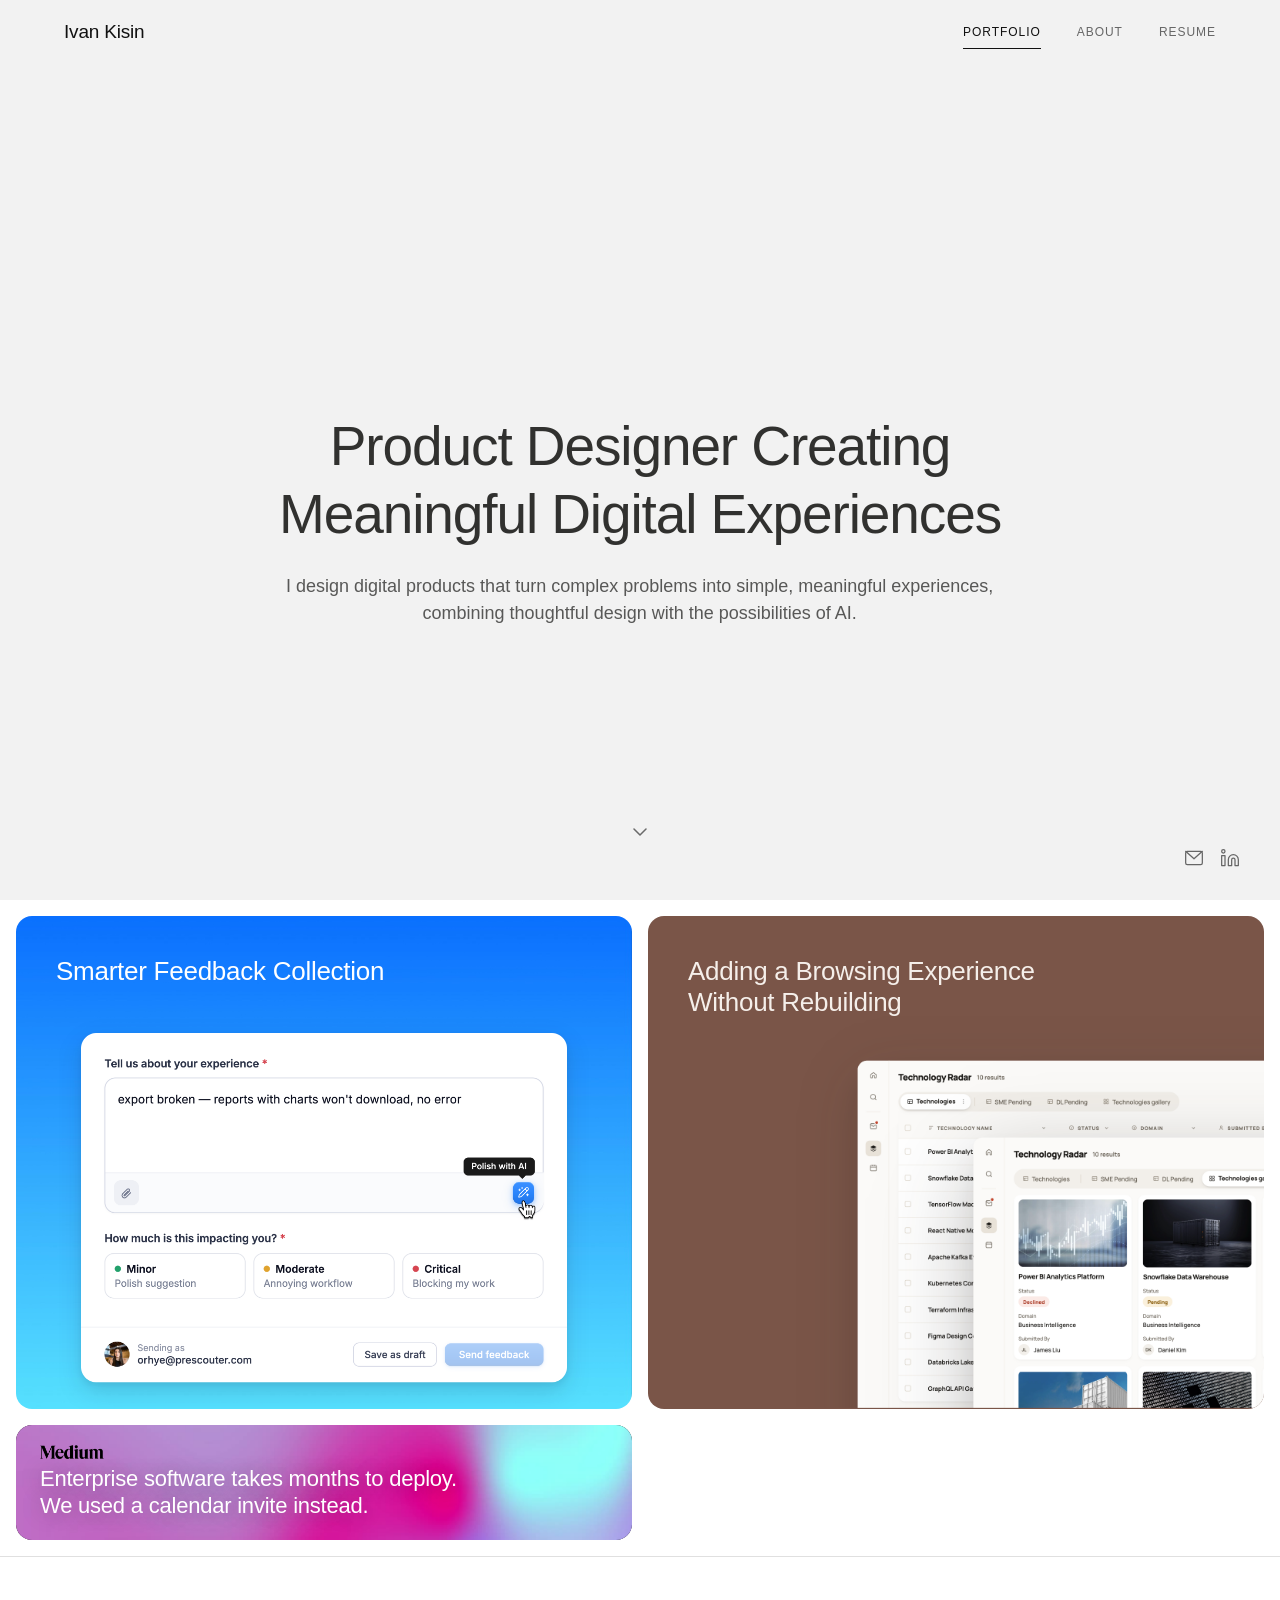
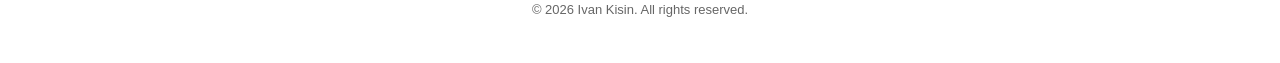
==== index.html @ bc5c3c42 "Match article card to case-card width and 16px row spacing Use a two-column grid for the article row" ====
<!DOCTYPE html>
<html lang="en">
<head>
  <meta charset="UTF-8">
  <meta name="viewport" content="width=device-width, initial-scale=1.0">
  <link rel="icon" type="image/png" href="favicon.png">
  <title>Ivan Kisin — Product Designer</title>
  <link rel="stylesheet" href="styles.css?v=62">
  <link rel="preconnect" href="https://fonts.googleapis.com">
  <link rel="preconnect" href="https://fonts.gstatic.com" crossorigin>
  <link href="https://fonts.googleapis.com/css2?family=DM+Sans:ital,wght@0,400;0,500;0,700;1,400&family=Julius+Sans+One&family=Quattrocento:wght@400;700&display=swap" rel="stylesheet">
  <link href="https://api.fontshare.com/v2/css?f[]=satoshi@400,450,500,700&display=swap" rel="stylesheet">
</head>
<body class="is-loading intro-playing">
  <div class="page-loader" id="pageLoader">
    <img src="assets/logo.png" alt="" class="page-loader-logo">
  </div>
  <nav class="nav">
    <div class="nav-inner">
      <a href="index.html?v=2" class="nav-logo nav-logo-text">Ivan Kisin</a>
      <div class="nav-links">
        <a href="index.html?v=2" class="nav-link active">Portfolio</a>
        <a href="about.html?v=2" class="nav-link">About</a>
        <a href="resume.pdf" class="nav-link" target="_blank" rel="noopener">Resume</a>
      </div>
      <button class="nav-toggle" aria-label="Toggle menu">
        <span></span>
        <span></span>
      </button>
    </div>
  </nav>

  <div class="social-fixed">
    <a href="mailto:ivankisin@gmail.com" class="social-fixed-icon" id="emailCopy" data-tooltip="Click to copy my email address" data-copy="ivankisin@gmail.com" aria-label="Copy email address">
      <svg class="social-icon-default" width="20" height="20" viewBox="0 0 24 24" fill="none" stroke="currentColor" stroke-width="1.5" stroke-linecap="round" stroke-linejoin="round"><rect x="2" y="4" width="20" height="16" rx="2"/><path d="M22 4L12 13L2 4"/></svg>
      <svg class="social-icon-success" width="20" height="20" viewBox="0 0 24 24" fill="none" stroke="currentColor" stroke-width="1.5" stroke-linecap="round" stroke-linejoin="round"><polyline points="20 6 9 17 4 12"/></svg>
      <span class="social-fixed-tooltip" aria-hidden="true"></span>
    </a>
    <a href="https://www.linkedin.com/in/ivan-kisin-65515a264/?skipRedirect=true" class="social-fixed-icon" data-tooltip="Connect with me on LinkedIn" target="_blank" rel="noopener" aria-label="LinkedIn">
      <svg width="20" height="20" viewBox="0 0 24 24" fill="none" stroke="currentColor" stroke-width="1.5" stroke-linecap="round" stroke-linejoin="round"><path d="M16 8a6 6 0 0 1 6 6v7h-4v-7a2 2 0 0 0-4 0v7h-4v-7a6 6 0 0 1 6-6z"/><rect x="2" y="9" width="4" height="12"/><circle cx="4" cy="4" r="2"/></svg>
      <span class="social-fixed-tooltip" aria-hidden="true"></span>
    </a>
  </div>

  <main>
    <section class="hero">
      <div class="hero-content" data-state="idle">
        <div class="hero-logo" aria-hidden="true">
          <video src="assets/logo-fill.mp4" autoplay muted loop playsinline webkit-playsinline preload="auto"></video>
        </div>
        <h1>
          <span class="hero-line">Product Designer Creating</span>
          <span class="hero-line">Meaningful Digital Experiences</span>
        </h1>
        <p class="hero-tagline">I design digital products that turn complex problems into simple, meaningful experiences,<br>combining thoughtful design with the possibilities of AI.</p>
      </div>
      <a href="#projects" class="hero-scroll" aria-label="Scroll to projects">
        <svg width="24" height="24" viewBox="0 0 24 24" fill="none" stroke="currentColor" stroke-width="1.5" stroke-linecap="round" stroke-linejoin="round"><polyline points="6 9 12 15 18 9"/></svg>
      </a>
    </section>

    <script>
    (function() {
      const heroContent = document.querySelector('.hero-content');
      let revealed = false;

      function reveal() {
        if (revealed) return;
        revealed = true;
        document.body.classList.remove('intro-playing');
        heroContent.dataset.state = 'revealing';
      }

      function start() {
        if (document.body.classList.contains('is-loading')) {
          const obs = new MutationObserver(function () {
            if (!document.body.classList.contains('is-loading')) {
              obs.disconnect();
              reveal();
            }
          });
          obs.observe(document.body, { attributes: true, attributeFilter: ['class'] });
        } else {
          reveal();
        }
      }
      start();
      setTimeout(reveal, 3000); // safety net (idempotent thanks to guard)

      // Nudge the logo-fill mask video on iOS Safari, which sometimes
      // blocks muted autoplay. Retry on early lifecycle events + first
      // user interaction until the video reports playing.
      const logoVideo = document.querySelector('.hero-logo video');
      if (logoVideo) {
        logoVideo.muted = true;
        logoVideo.setAttribute('muted', '');
        const interactionEvents = ['touchstart', 'touchend', 'click', 'scroll', 'pointerdown', 'keydown'];
        const tryPlay = () => {
          if (!logoVideo.paused) return;
          const p = logoVideo.play();
          if (p && p.catch) p.catch(() => {});
        };
        const cleanup = () => {
          interactionEvents.forEach(evt => document.removeEventListener(evt, tryPlay, true));
          logoVideo.removeEventListener('playing', cleanup);
        };
        tryPlay();
        logoVideo.addEventListener('loadedmetadata', tryPlay);
        logoVideo.addEventListener('canplay', tryPlay);
        logoVideo.addEventListener('playing', cleanup);
        interactionEvents.forEach(evt => document.addEventListener(evt, tryPlay, true));
      }
    })();
    </script>

    <div class="projects" id="projects">
      <div class="case-card-row">
        <a href="project2.html?v=2" class="case-card case-card--feedback">
          <h2 class="case-card-title">Smarter Feedback Collection</h2>
          <img src="images/feedback-cover-v2.png" alt="Smarter Feedback Collection" class="case-card-image" loading="lazy">
        </a>
        <a href="project1.html?v=2" class="case-card case-card--radar">
          <h2 class="case-card-title">Adding a Browsing Experience<br>Without Rebuilding</h2>
          <img src="images/tech-radar-cover-cropped.png" alt="Technology Radar — Gallery View" class="case-card-image" loading="lazy">
        </a>
      </div>

      <div class="case-card-row case-card-row--article">
        <a class="case-card case-card--article" href="https://medium.com/@ivankisin/enterprise-software-takes-months-to-deploy-we-used-a-calendar-invite-instead-aae647f931a4" target="_blank" rel="noopener noreferrer">
          <video class="case-card-bg-video" autoplay muted loop playsinline preload="metadata" poster="images/article-card-bg-poster.jpg" aria-hidden="true">
            <source src="images/article-card-bg.mp4" type="video/mp4">
          </video>
          <div class="case-card-article-inner">
            <img src="images/medium-wordmark.png" alt="Medium" class="case-card-medium-logo" loading="lazy">
            <h2 class="case-card-title">Enterprise software takes months to deploy.<br>We used a calendar invite instead.</h2>
          </div>
        </a>
      </div>
    </div>
  </main>

  <footer class="footer">
    <p>&copy; 2026 Ivan Kisin. All rights reserved.</p>
  </footer>

  <script src="script.js?v=8"></script>
  <script defer src="https://static.cloudflareinsights.com/beacon.min.js" data-cf-beacon='{"token": "cbe772e88ba64865afaca1040e19dfc7"}'></script>
</body>
</html>
---- styles.css ----
/* ============================================
   Ivan Kisin — Portfolio
   Minimal single-column layout inspired by lolajiang.com
   ============================================ */

:root {
  --color-black: #111;
  --color-white: #fff;
  --color-gray-light: #f5f5f5;
  --color-gray-mid: #666;
  --color-gray-border: #e0e0e0;
  --font-heading: 'Satoshi', -apple-system, BlinkMacSystemFont, 'Segoe UI', sans-serif;
  --font-nav: 'Satoshi', -apple-system, BlinkMacSystemFont, 'Segoe UI', sans-serif;
  --font-body: 'Satoshi', -apple-system, BlinkMacSystemFont, 'Segoe UI', sans-serif;
  --color-text: rgb(49, 49, 47);
  --color-text-muted: rgb(88, 88, 87);
  --nav-height: 64px;
  --content-width: 1080px;
  --container-width: 1440px;
  --container-padding: clamp(24px, 5vw, 80px);
  --transition: 0.3s ease;
}

/* Reset */
*, *::before, *::after {
  margin: 0;
  padding: 0;
  box-sizing: border-box;
}

html {
  scroll-behavior: smooth;
  -webkit-font-smoothing: antialiased;
  -moz-osx-font-smoothing: grayscale;
}

body {
  font-family: var(--font-body);
  font-weight: 400;
  color: var(--color-text);
  background: var(--color-white);
  line-height: 26px;
  font-size: 17px;
}

h1, h2, h3, h4, h5, h6 {
  color: var(--color-text);
}

h2 {
  font-family: var(--font-heading);
  font-weight: 500;
  font-size: 39px;
  line-height: 43px;
  letter-spacing: -0.01em;
}

img {
  display: block;
  max-width: 100%;
  height: auto;
}

a {
  color: inherit;
  text-decoration: none;
}

h2, h3, h4, h5, h6,
.btn, .project-link,
.resume-skill-tag, .resume-meta, .case-study-back, .case-study-next {
  font-family: var(--font-heading);
}

h1 {
  font-family: var(--font-body);
}

.nav-logo, .nav-link {
  font-family: var(--font-nav);
}

/* ---- Page loader (covers site until hero video is buffered) ---- */
.page-loader {
  position: fixed;
  inset: 0;
  z-index: 2000;
  background: #fafafa;
  display: flex;
  align-items: center;
  justify-content: center;
  transition: opacity 0.5s ease;
}

.page-loader.is-loaded {
  opacity: 0;
  pointer-events: none;
}

/* Keep page content hidden until the loader is gone */
body.is-loading > *:not(.page-loader) {
  opacity: 0;
}

/* During hero-video intro: hide everything outside the hero so the video
   plays as the sole focus. Removed when video ends (typewriter starts). */
body.intro-playing {
  overflow: hidden;
}
body.intro-playing > .nav,
body.intro-playing > .social-fixed,
body.intro-playing > main > :not(.hero):not(script),
body.intro-playing > footer,
body.intro-playing .hero-scroll {
  opacity: 0;
  pointer-events: none;
}
.nav,
.social-fixed,
.projects,
footer,
.hero-scroll {
  transition: opacity 800ms ease;
}

body > *:not(.page-loader) {
  transition: opacity 0.5s ease;
}

.page-loader-logo {
  height: 24px;
  width: auto;
  animation: loaderPulse 1.4s ease-in-out infinite;
}

@keyframes loaderPulse {
  0%, 100% { transform: scale(0.9); opacity: 0.6; }
  50% { transform: scale(1); opacity: 1; }
}

/* ---- Navigation ---- */
.nav {
  position: fixed;
  top: 0;
  left: 0;
  right: 0;
  height: var(--nav-height);
  background: transparent;
  z-index: 1000;
  transition: background var(--transition);
}

.nav.scrolled {
  background: rgba(255, 255, 255, 0.97);
  backdrop-filter: blur(8px);
  -webkit-backdrop-filter: blur(8px);
}

.nav-inner {
  max-width: var(--container-width);
  margin: 0 auto;
  padding: 0 var(--container-padding);
  height: 100%;
  display: flex;
  align-items: center;
  justify-content: space-between;
}

.nav-logo {
  display: flex;
  align-items: center;
}

.nav-logo-img {
  height: 24px;
  width: auto;
}

.nav-logo-text {
  font-family: 'Satoshi', sans-serif;
  font-size: 19px;
  font-weight: 450;
  line-height: normal;
  letter-spacing: -0.01em;
  color: rgb(17, 17, 17);
}

.nav-links {
  display: flex;
  gap: 36px;
}

.nav-link {
  font-size: 12px;
  font-weight: 400;
  text-transform: uppercase;
  letter-spacing: 0.08em;
  color: var(--color-gray-mid);
  transition: color var(--transition);
  position: relative;
}

.nav-link::after {
  content: '';
  position: absolute;
  bottom: -4px;
  left: 0;
  width: 0;
  height: 1px;
  background: var(--color-black);
  transition: width var(--transition);
}

.nav-link:hover,
.nav-link.active {
  color: var(--color-black);
}

.nav-link.active::after {
  width: 100%;
}

/* Mobile toggle */
.nav-toggle {
  display: none;
  background: none;
  border: none;
  cursor: pointer;
  width: 24px;
  height: 18px;
  position: relative;
  z-index: 1001;
}

.nav-toggle span {
  display: block;
  width: 100%;
  height: 2px;
  background: var(--color-black);
  position: absolute;
  left: 0;
  transition: all var(--transition);
}

.nav-toggle span:first-child { top: 3px; }
.nav-toggle span:last-child { bottom: 3px; }

.nav-toggle.open span:first-child {
  top: 50%;
  transform: translateY(-50%) rotate(45deg);
}

.nav-toggle.open span:last-child {
  bottom: 50%;
  transform: translateY(50%) rotate(-45deg);
}

/* ---- Fixed Social Icons (bottom right) ---- */
.social-fixed {
  position: fixed;
  bottom: 32px;
  right: max(40px, calc((100vw - 1440px) / 2 + 40px));
  display: flex;
  gap: 16px;
  z-index: 1001;
}

.social-fixed-icon {
  position: relative;
  display: inline-flex;
  align-items: center;
  justify-content: center;
  color: var(--color-gray-mid);
  transition: color var(--transition);
}

.social-fixed-icon:hover {
  color: var(--color-black);
}

.social-fixed-tooltip {
  position: absolute;
  bottom: calc(100% + 10px);
  right: 0;
  background: var(--color-black);
  color: var(--color-white);
  padding: 8px 14px;
  border-radius: 8px;
  font-size: 13px;
  font-weight: 500;
  letter-spacing: 0.01em;
  line-height: 1.2;
  white-space: nowrap;
  opacity: 0;
  transform: translateY(4px);
  pointer-events: none;
  transition: opacity 0.12s ease, transform 0.12s ease;
}

.social-fixed-tooltip.is-visible {
  opacity: 0.92;
  transform: translateY(0);
}

@media (hover: none) {
  .social-fixed-tooltip,
  .prescouter-preview {
    display: none !important;
  }
}


.social-icon-success {
  display: none;
}

.social-fixed-icon.is-copied {
  color: var(--color-black);
}

.social-fixed-icon.is-copied .social-icon-default {
  display: none;
}

.social-fixed-icon.is-copied .social-icon-success {
  display: block;
}

/* ---- Hero (full viewport, plain grey background) ---- */
.hero {
  position: relative;
  width: 100%;
  height: 100vh;
  height: 100dvh;
  display: flex;
  flex-direction: column;
  align-items: center;
  justify-content: center;
  overflow: hidden;
  background-color: #f2f2f2;
}

/* Hero intro scribble — a short looping/playing video centered behind the
   text. Smoothly fades out when playback ends; typewriter takes over. */
/* Lottie sits inside .hero-content, anchored to overlay the h1 — "Hello"
   visually swaps with "Ivan Kisin" in the same spot. Vertical anchor uses
   1em (= one line of h1's font) so the centre lines up across viewport
   sizes regardless of the clamp on h1 font-size. */
.hero-content {
  position: relative;
  z-index: 2;
  text-align: center;
  max-width: 900px;
  padding: 0 24px;
  display: flex;
  flex-direction: column;
  align-items: center;
}

.hero .hero-line {
  display: block;
  white-space: nowrap;
}

/* Framer-style reveal: fade in + slide up + blur clears, staggered. */
@keyframes heroReveal {
  from { opacity: 0; transform: translateY(28px); filter: blur(8px); }
  to   { opacity: 1; transform: translateY(0);    filter: blur(0); }
}
.hero-content h1,
.hero-content .hero-tagline,
.hero-content .hero-logo {
  opacity: 0;
  transform: translateY(28px);
  filter: blur(8px);
  will-change: opacity, transform, filter;
}
.hero-content[data-state="revealing"] .hero-logo {
  animation: heroReveal 0.9s cubic-bezier(0.2, 0.6, 0.2, 1) 0s forwards;
}
.hero-content[data-state="revealing"] h1 {
  animation: heroReveal 0.9s cubic-bezier(0.2, 0.6, 0.2, 1) 0.4s forwards;
}
.hero-content[data-state="revealing"] .hero-tagline {
  animation: heroReveal 0.9s cubic-bezier(0.2, 0.6, 0.2, 1) 0.7s forwards;
}
/* Home logo mark — the video is masked by the logo silhouette so the
   video only shows through the logo's opaque pixels. The mask is
   stretched to a square box so the shape reads as more square than
   the source PNG's native 1952x2160 aspect. */
.hero-logo {
  width: 106px;
  aspect-ratio: 20 / 21;
  margin-bottom: 28px;
  -webkit-mask-image: url('/assets/logo.png');
          mask-image: url('/assets/logo.png');
  -webkit-mask-size: 100% 100%;
          mask-size: 100% 100%;
  -webkit-mask-repeat: no-repeat;
          mask-repeat: no-repeat;
  -webkit-mask-position: center;
          mask-position: center;
  overflow: hidden;
}
.hero-logo video {
  width: 100%;
  height: 100%;
  object-fit: cover;
  display: block;
}
@media (prefers-reduced-motion: reduce) {
  .hero-content h1,
  .hero-content .hero-tagline,
  .hero-content .hero-logo { opacity: 1; transform: none; filter: none; animation: none; }
}

.hero h1 {
  font-size: clamp(36px, 4.5vw, 55px);
  font-weight: 500;
  letter-spacing: -0.02em;
  line-height: 1.24;
  margin-bottom: 24px;
  color: rgb(49, 49, 47);
  position: relative;
}

.hero-tagline {
  font-size: 18px;
  font-weight: 400;
  line-height: 27px;
  color: rgb(88, 88, 87);
  position: relative;
  z-index: 5;
  max-width: none;
}

.prescouter-link {
  position: relative;
  display: inline-block;
  color: #222;
  text-decoration: none;
  font-weight: 500;
}

.prescouter-link::after {
  content: "";
  position: absolute;
  left: 0;
  right: 0;
  bottom: 1px;
  height: 1px;
  background: currentColor;
  transform: scaleX(0);
  transform-origin: left center;
  transition: transform 0.32s cubic-bezier(0.2, 0.6, 0.2, 1);
  pointer-events: none;
}

.prescouter-link:hover::after,
.prescouter-link:focus-visible::after {
  transform: scaleX(1);
}

.prescouter-preview {
  --preview-shift-x: 72px;
  position: absolute;
  top: calc(100% + 16px);
  left: 50%;
  width: 340px;
  padding: 6px;
  background: var(--color-white);
  border: 1px solid var(--color-gray-border);
  border-radius: 10px;
  box-shadow:
    0 1px 2px rgba(0, 0, 0, 0.06),
    0 8px 16px rgba(0, 0, 0, 0.08),
    0 24px 48px rgba(0, 0, 0, 0.18);
  opacity: 0;
  transform: translate(calc(-50% + var(--preview-shift-x)), -6px);
  pointer-events: none;
  transition: opacity 0.18s ease, transform 0.18s ease;
  z-index: 1000;
}

.prescouter-preview img {
  display: block;
  width: 100%;
  height: auto;
  border-radius: 6px;
}

.prescouter-link:hover .prescouter-preview,
.prescouter-link:focus-visible .prescouter-preview {
  opacity: 1;
  transform: translate(calc(-50% + var(--preview-shift-x)), 0);
  animation: prescouter-float 4s ease-in-out 0.18s infinite;
}

@keyframes prescouter-float {
  0%, 100% {
    transform: translate(calc(-50% + var(--preview-shift-x)), 0);
  }
  50% {
    transform: translate(calc(-50% + var(--preview-shift-x)), -6px);
  }
}

@media (prefers-reduced-motion: reduce) {
  .prescouter-link:hover .prescouter-preview,
  .prescouter-link:focus-visible .prescouter-preview {
    animation: none;
  }
}

.prescouter-preview.is-cursor-follow {
  top: 0;
  left: 0;
  transform: translate(var(--cx, 0px), var(--cy, 0px));
  transition: opacity 0.18s ease;
  will-change: transform;
}

.prescouter-link:hover .prescouter-preview.is-cursor-follow,
.prescouter-link:focus-visible .prescouter-preview.is-cursor-follow {
  transform: translate(var(--cx, 0px), var(--cy, 0px));
  animation: none;
}



.hero-scroll {
  position: absolute;
  bottom: 48px;
  left: 50%;
  transform: translateX(-50%);
  z-index: 1;
  color: var(--color-black);
  opacity: 0.6;
  transition: opacity var(--transition);
  animation: gentleBounce 2.5s ease-in-out infinite;
}

.hero-scroll:hover {
  opacity: 1;
}

@keyframes gentleBounce {
  0%, 100% { transform: translateX(-50%) translateY(0); }
  50% { transform: translateX(-50%) translateY(8px); }
}

/* ---- Projects (two-column: text left, image right) ---- */
.projects {
  display: flex;
  flex-direction: column;
}

.project {
  display: grid;
  grid-template-columns: 2fr 3fr;
  gap: 60px;
  align-items: center;
  padding: 80px var(--container-padding);
  max-width: var(--container-width);
  margin: 0 auto;
  width: 100%;
}

.project-section {
  padding: 0;
}

.project-section:nth-child(even) {
  background: var(--color-gray-light);
}

.project-section:nth-child(odd) {
  background: var(--color-white);
}

.project--reverse {
  grid-template-columns: 3fr 2fr;
}

.project--reverse .project-image-link {
  order: -1;
}

.project-text {
  display: flex;
  flex-direction: column;
  justify-content: center;
}

.project-text-inner {
  padding-left: 24px;
  border-left: 1px solid var(--color-black);
  margin-bottom: 28px;
}

.project-eyebrow {
  display: block;
  font-family: var(--font-body);
  font-size: 13px;
  font-weight: 500;
  letter-spacing: 0.06em;
  text-transform: uppercase;
  color: #1E90FF;
  margin-bottom: 10px;
}

.case-card-row.case-card-row--article {
  grid-template-columns: 1fr 1fr;
  padding-top: 0;
}

.case-card.case-card--article {
  position: relative;
  overflow: hidden;
  color: #fff;
  background: #111;
  padding: 20px 24px;
  aspect-ratio: auto;
  min-height: 0;
  height: fit-content;
  width: 100%;
  align-self: start;
}

.case-card-article-inner {
  position: relative;
  z-index: 1;
  display: flex;
  flex-direction: column;
  align-items: flex-start;
  gap: 6px;
}

.case-card-medium-logo {
  align-self: flex-start;
  height: 14px;
  width: auto;
  display: block;
}

.case-card--article .case-card-title {
  font-size: 22px;
  line-height: 1.25;
  max-width: 640px;
  margin: 0;
}

.case-card--article .case-card-bg-video {
  position: absolute;
  inset: 0;
  width: 100%;
  height: 100%;
  object-fit: cover;
  z-index: 0;
  pointer-events: none;
}

.case-card--article .case-card-title {
  color: #ffffff;
  text-shadow: 0 1px 20px rgba(0, 0, 0, 0.35);
}

.project-text h2 {
  font-family: var(--font-heading);
  font-size: 39px;
  font-weight: 500;
  letter-spacing: -0.01em;
  line-height: 43px;
  margin-bottom: 20px;
  color: var(--color-text);
}

.project-desc {
  font-family: var(--font-body);
  font-size: 17px;
  font-weight: 400;
  color: var(--color-text);
  line-height: 26px;
}

.project-btn {
  display: inline-block;
  padding: 10px 24px;
  border-radius: 999px;
  margin-left: 24px;
  font-family: var(--font-body);
  font-size: 13px;
  color: var(--color-black);
  border: 1px solid var(--color-black);
  transition: all var(--transition);
  align-self: flex-start;
}

.project-btn:hover {
  background: var(--color-black);
  color: var(--color-white);
}

.project-image-link {
  display: block;
  overflow: hidden;
  border-radius: 8px;
  max-width: 90%;
  margin: 0 auto;
  box-shadow: 0 4px 20px rgba(0, 0, 0, 0.08), 0 1px 6px rgba(0, 0, 0, 0.04);
}

.project-section:nth-child(3) .project-image-link {
  box-shadow: 0 4px 20px rgba(0, 0, 0, 0.08), 0 1px 6px rgba(0, 0, 0, 0.04);
}

.project-image {
  display: block;
  width: 100%;
  aspect-ratio: 3 / 2;
  object-fit: cover;
  object-position: center;
  transition: transform 0.5s ease;
}

.project-image-link:hover .project-image {
  transform: scale(1.02);
}

.case-card-row {
  display: grid;
  grid-template-columns: 1fr 1fr;
  gap: 16px;
  padding: 16px;
  width: 100%;
}

.case-card {
  display: flex;
  flex-direction: column;
  padding: 40px 40px 0;
  border: none;
  border-radius: 16px;
  outline: none;
  overflow: hidden;
  aspect-ratio: 5 / 4;
  color: var(--color-text);
  text-decoration: none;
  transition: transform var(--transition);
}

.case-card:hover {
  transform: translateY(-4px);
}

.case-card:focus,
.case-card:focus-visible,
.case-card:active {
  outline: none;
}

.case-card--feedback {
  background: #1E90FF url('images/feedback-cover-bg.jpg') center/cover no-repeat;
}

.case-card--feedback .case-card-title {
  color: #ffffff;
}

.case-card--radar {
  background: #7A5548;
  padding-right: 0;
}

.case-card--radar .case-card-title {
  color: #F5EFEA;
  padding-right: 40px;
}

.case-card--radar .case-card-image {
  object-position: right bottom;
  padding-left: 0;
  transform: scale(1.35);
  transform-origin: 100% 100%;
}

.case-card-title {
  font-family: var(--font-heading);
  font-size: 26px;
  font-weight: 500;
  letter-spacing: -0.01em;
  line-height: 1.2;
  margin: 0;
  color: var(--color-text);
}

.case-card-image {
  display: block;
  width: 100%;
  flex: 1;
  min-height: 0;
  margin-top: 24px;
  object-fit: contain;
  object-position: bottom center;
}

/* ---- Coaching Page ---- */
.page-header {
  padding: 160px var(--container-padding) 60px;
  max-width: var(--container-width);
  margin: 0 auto;
}

.page-header h1 {
  font-size: clamp(36px, 5vw, 52px);
  font-weight: 700;
  letter-spacing: -0.03em;
  line-height: 1.1;
  margin-bottom: 16px;
}

.page-header p {
  font-size: clamp(16px, 2vw, 18px);
  color: var(--color-gray-mid);
  max-width: 580px;
  line-height: 1.65;
}

.coaching-content {
  max-width: var(--container-width);
  margin: 0 auto;
  padding: 0 var(--container-padding) 100px;
}

.coaching-grid {
  display: grid;
  grid-template-columns: repeat(auto-fit, minmax(280px, 1fr));
  gap: 32px;
  margin-bottom: 60px;
}

.coaching-grid--stacked {
  grid-template-columns: 1fr;
  max-width: 560px;
  margin-left: auto;
  margin-right: auto;
}

.coaching-card {
  padding: 36px;
  border: 1px solid var(--color-gray-border);
  border-radius: 4px;
  transition: border-color var(--transition);
}

.coaching-card:hover {
  border-color: var(--color-black);
}

.coaching-card h3 {
  font-size: 20px;
  font-weight: 700;
  margin-bottom: 12px;
  letter-spacing: -0.01em;
}

.coaching-card p {
  font-size: 15px;
  color: var(--color-gray-mid);
  line-height: 1.7;
}

.coaching-card--link {
  display: flex;
  flex-direction: column;
  text-decoration: none;
  color: inherit;
}

.coaching-card-cta {
  margin-top: 24px;
  font-size: 14px;
  font-weight: 600;
  color: var(--color-black);
  letter-spacing: 0.01em;
}

.page-header--narrow {
  max-width: 720px;
}

.page-header--narrow p {
  max-width: none;
}

.coaching-content--narrow {
  max-width: 720px;
}

.mentoring-block {
  max-width: 100%;
}

.mentoring-block + .mentoring-block {
  margin-top: 72px;
}

.mentoring-block h3 {
  font-family: var(--font-body);
  font-size: 22px;
  font-weight: 400;
  letter-spacing: -0.01em;
  margin-bottom: 16px;
  color: var(--color-black);
}

.mentoring-block p {
  font-size: 16px;
  color: var(--color-gray-mid);
  line-height: 1.75;
}

.mentoring-block p + p {
  margin-top: 18px;
}

.mentoring-block strong {
  font-weight: 700;
  color: var(--color-black);
}

.coaching-content .btn {
  margin-top: 56px;
}

/* ---- About Page ---- */
.about-page {
  max-width: 1080px;
  margin: 0 auto;
  padding: 160px var(--container-padding) 100px;
}

.about-hero {
  display: grid;
  grid-template-columns: 1fr auto;
  gap: 24px;
  align-items: center;
  margin-bottom: 96px;
}

.about-hero-eyebrow,
.about-eyebrow,
.about-caption,
.process-num,
.about-card-cta {
  font-family: 'Courier New', ui-monospace, SFMono-Regular, Menlo, monospace;
  font-size: 11px;
  text-transform: uppercase;
  letter-spacing: 0.15em;
  color: var(--color-gray-mid);
}

.about-hero-eyebrow {
  display: block;
  margin-bottom: 40px;
}

.about-hero h1 {
  font-family: var(--font-body);
  font-size: clamp(34px, 4.2vw, 56px);
  font-weight: 400;
  letter-spacing: -0.02em;
  line-height: 1.05;
  margin-bottom: 24px;
  color: var(--color-black);
}

.about-hero-desc {
  font-size: 16px;
  color: var(--color-gray-mid);
  line-height: 1.75;
  max-width: none;
  text-wrap: balance;
}

.about-hero-media {
  display: flex;
  flex-direction: column;
  align-items: flex-start;
}

.about-hero-media img {
  width: 100%;
  max-width: 300px;
  height: auto;
  display: block;
}

.about-caption {
  margin-top: 20px;
}

.about-section {
  display: grid;
  grid-template-columns: 200px 1fr;
  gap: 40px;
  padding: 56px 0;
}

.about-eyebrow {
  padding-top: 4px;
  line-height: 1.6;
}

.about-body > p {
  font-size: 16px;
  color: var(--color-gray-mid);
  line-height: 1.75;
  max-width: 720px;
}

.about-body > p + p {
  margin-top: 22px;
}

.process-grid {
  display: grid;
  grid-template-columns: repeat(4, 1fr);
  gap: 40px 32px;
  margin: 0 0 40px;
  border: 0;
  max-width: 900px;
}

.process-cell {
  padding: 0;
  border: 0;
}

.process-num {
  display: block;
  margin-bottom: 16px;
}

.process-cell h4 {
  font-family: var(--font-body);
  font-size: 18px;
  font-weight: 700;
  color: var(--color-black);
  margin-bottom: 10px;
  letter-spacing: -0.01em;
}

.process-cell p {
  font-size: 14px;
  color: var(--color-gray-mid);
  line-height: 1.6;
  margin: 0;
}

.process-outro {
  margin-top: 8px;
  font-style: italic;
  font-size: 16px;
  color: var(--color-gray-mid);
  line-height: 1.75;
  max-width: 720px;
}

.about-divider {
  border: 0;
  border-top: 1px solid var(--color-gray-border);
  margin: 24px 0;
}

.nori-note {
  display: flex;
  align-items: center;
  gap: 20px;
  margin-top: 40px;
}

.nori-avatar {
  width: 72px;
  height: 72px;
  border-radius: 50%;
  object-fit: cover;
  flex-shrink: 0;
  display: block;
}

.nori-caption {
  font-size: 15px;
  color: var(--color-gray-mid);
  line-height: 1.6;
  font-style: italic;
}

.about-card {
  display: grid;
  grid-template-columns: 1fr auto;
  gap: 32px;
  align-items: center;
  padding: 32px 0;
  border-top: 1px solid var(--color-gray-border);
  color: inherit;
  text-decoration: none;
  transition: opacity var(--transition);
}

.about-card:first-child {
  border-top: 0;
  padding-top: 8px;
}

.about-card:hover {
  opacity: 0.7;
}

.about-card h3 {
  font-family: var(--font-body);
  font-size: 22px;
  font-weight: 400;
  letter-spacing: -0.01em;
  margin-bottom: 8px;
  color: var(--color-black);
}

.about-card p {
  font-size: 15px;
  color: var(--color-gray-mid);
  line-height: 1.65;
  max-width: 620px;
}

.about-card-cta {
  white-space: nowrap;
  color: var(--color-black);
}

@media (max-width: 900px) {
  .about-page {
    padding-top: 130px;
  }

  .about-hero {
    grid-template-columns: 1fr;
    gap: 48px;
    margin-bottom: 72px;
  }

  .about-hero-media {
    align-items: flex-start;
  }

  .about-section {
    grid-template-columns: 1fr;
    gap: 20px;
    padding: 40px 0;
  }

  .process-grid {
    grid-template-columns: repeat(2, 1fr);
    gap: 32px 24px;
  }

  .about-card {
    grid-template-columns: 1fr;
    gap: 12px;
  }

  .about-card-cta {
    justify-self: start;
  }
}

@media (max-width: 520px) {
  .process-grid {
    grid-template-columns: 1fr;
  }
}

.btn {
  display: inline-block;
  padding: 14px 36px;
  border-radius: 999px;
  background: var(--color-black);
  color: var(--color-white);
  font-size: 14px;
  font-weight: 600;
  border: none;
  cursor: pointer;
  transition: opacity var(--transition);
  text-align: center;
}

.btn:hover {
  opacity: 0.8;
}

.btn--outline {
  background: transparent;
  color: var(--color-black);
  border: 1.5px solid var(--color-black);
}

.btn--outline:hover {
  background: var(--color-black);
  color: var(--color-white);
}

/* ---- Resume Page ---- */
.resume-content {
  max-width: 720px;
  margin: 0 auto;
  padding: 0 var(--container-padding) 100px;
}

.resume-download {
  margin-bottom: 60px;
}

.resume-section {
  margin-bottom: 56px;
}

.resume-section h2 {
  font-size: 13px;
  font-weight: 700;
  text-transform: uppercase;
  letter-spacing: 0.1em;
  color: var(--color-gray-mid);
  margin-bottom: 28px;
  padding-bottom: 12px;
  border-bottom: 1px solid var(--color-gray-border);
}

.resume-item {
  margin-bottom: 32px;
}

.resume-item h3 {
  font-size: 18px;
  font-weight: 700;
  letter-spacing: -0.01em;
  margin-bottom: 4px;
}

.resume-item .resume-meta {
  font-size: 14px;
  color: var(--color-gray-mid);
  margin-bottom: 10px;
}

.resume-item p {
  font-size: 15px;
  color: var(--color-gray-mid);
  line-height: 1.7;
}

.resume-skills {
  display: flex;
  flex-wrap: wrap;
  gap: 8px;
}

.resume-skill-tag {
  font-size: 13px;
  padding: 6px 14px;
  border: 1px solid var(--color-gray-border);
  border-radius: 100px;
  color: var(--color-black);
  font-weight: 500;
}

/* ---- Case Study ---- */
.case-study {
  max-width: 720px;
  margin: 0 auto;
  padding: 0 var(--container-padding) 100px;
}

.case-study-hero-img {
  width: calc(100% + 96px);
  margin-left: -48px;
  max-width: none;
  aspect-ratio: 16 / 7;
  object-fit: cover;
  margin-bottom: 60px;
}

.case-study h2 {
  font-size: clamp(22px, 3vw, 28px);
  font-weight: 700;
  letter-spacing: -0.02em;
  margin-bottom: 14px;
  margin-top: 44px;
}

.case-study p {
  font-size: 15px;
  color: var(--color-gray-mid);
  line-height: 1.8;
  margin-bottom: 18px;
}

.case-study-nav {
  display: flex;
  justify-content: space-between;
  align-items: center;
  margin-top: 56px;
}

.case-study-back,
.case-study-next {
  display: inline-flex;
  align-items: center;
  gap: 6px;
  font-size: 14px;
  font-weight: 500;
  color: var(--color-gray-mid);
  text-decoration: underline;
  text-underline-offset: 3px;
  transition: color var(--transition);
}

.case-study-back:hover,
.case-study-next:hover {
  color: var(--color-black);
}

/* ---- Footer ---- */
.footer {
  padding: 40px var(--container-padding);
  text-align: center;
  font-size: 13px;
  color: var(--color-gray-mid);
  border-top: 1px solid var(--color-gray-border);
  max-width: var(--container-width);
  margin: 0 auto;
}

/* ---- Mobile ---- */
@media (max-width: 768px) {
  .nav-inner {
    padding: 0 24px;
  }

  .nav-toggle {
    display: block;
  }

  .nav-links {
    position: fixed;
    top: 0;
    right: 0;
    width: 100%;
    height: 100vh;
    background: var(--color-white);
    flex-direction: column;
    align-items: center;
    justify-content: center;
    gap: 28px;
    opacity: 0;
    pointer-events: none;
    transition: opacity var(--transition);
  }

  .nav-links.open {
    opacity: 1;
    pointer-events: auto;
  }

  .nav-link {
    font-size: 16px;
  }

  .hero-content {
    max-width: 100%;
    padding: 0 20px;
  }

  .hero-logo {
    width: 64px;
    margin-bottom: 20px;
  }

  .hero h1 {
    font-size: clamp(24px, 7vw, 34px);
    line-height: 1.15;
    margin-bottom: 16px;
  }

  .hero .hero-line {
    white-space: normal;
  }

  .hero-tagline {
    font-size: 15px;
    line-height: 22px;
    max-width: 34ch;
    margin-left: auto;
    margin-right: auto;
  }

  .hero-tagline br {
    display: none;
  }

  .project {
    grid-template-columns: 1fr;
    padding: 48px 24px;
    gap: 28px;
  }

  .project--reverse {
    grid-template-columns: 1fr;
  }

  .project--reverse .project-image-link {
    order: unset;
  }

  .case-card-row {
    grid-template-columns: 1fr;
    gap: 16px;
    padding: 24px 16px;
  }

  .case-card {
    aspect-ratio: 4 / 3;
    padding: 28px 28px 0;
  }

  .case-card--radar {
    padding-right: 0;
  }

  .case-card--radar .case-card-title {
    padding-right: 28px;
  }

  .case-card-title {
    font-size: 22px;
  }

  .page-header {
    padding: 130px 24px 40px;
  }

  .coaching-content,
  .resume-content,
  .case-study {
    padding-left: 24px;
    padding-right: 24px;
  }

  .coaching-grid {
    grid-template-columns: 1fr;
  }

  .case-study-hero-img {
    width: calc(100% + 48px);
    margin-left: -24px;
  }

  .social-fixed {
    bottom: 20px;
    right: 20px;
  }
}
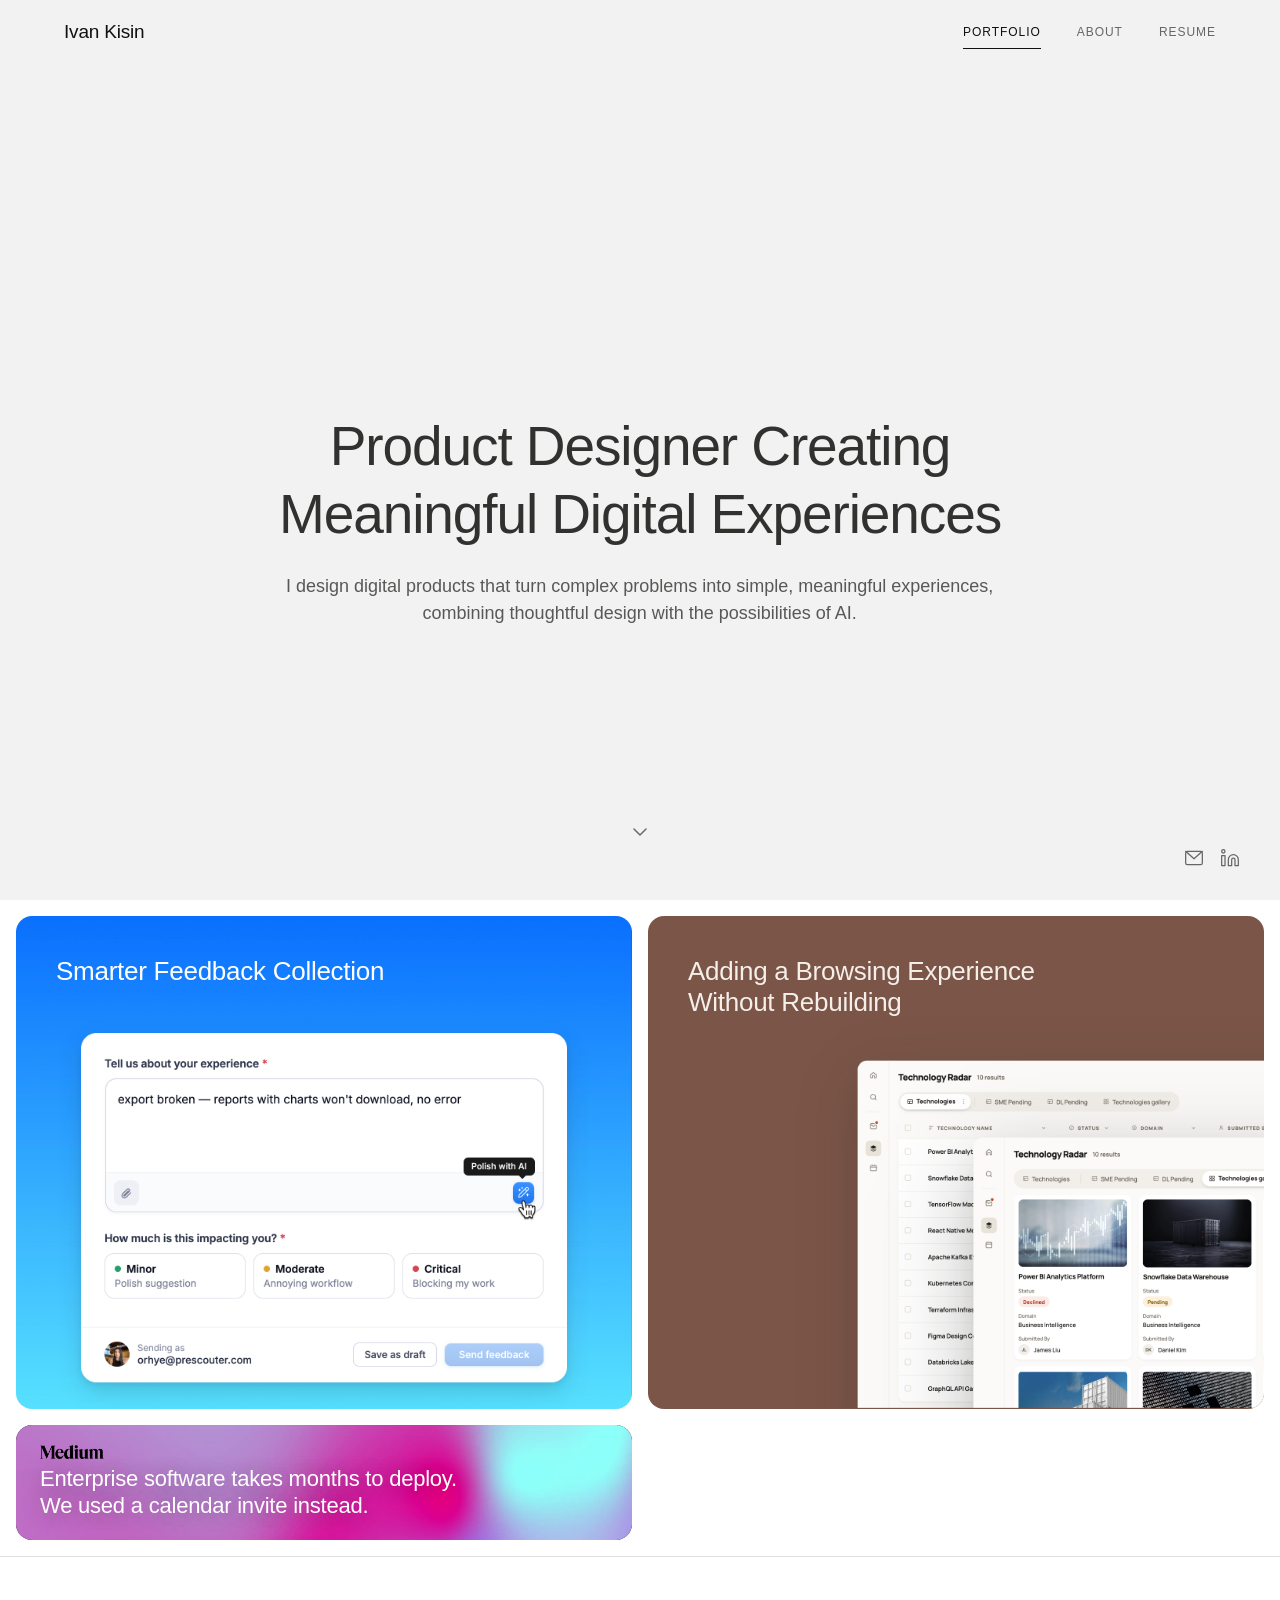
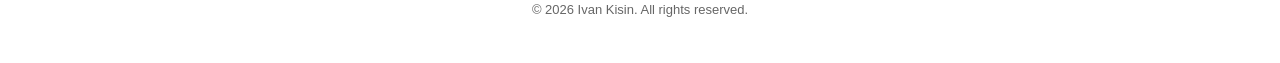
==== commit bc4500c1: "Update Smarter Feedback Collection card cover image Swap the feedback case-card cover on the home pa" ====
--- a/index.html
+++ b/index.html
@@ -117,7 +117,7 @@
       <div class="case-card-row">
         <a href="project2.html?v=2" class="case-card case-card--feedback">
           <h2 class="case-card-title">Smarter Feedback Collection</h2>
-          <img src="images/feedback-cover-v2.png" alt="Smarter Feedback Collection" class="case-card-image" loading="lazy">
+          <img src="images/feedback-cover-v3.png" alt="Smarter Feedback Collection" class="case-card-image" loading="lazy">
         </a>
         <a href="project1.html?v=2" class="case-card case-card--radar">
           <h2 class="case-card-title">Adding a Browsing Experience<br>Without Rebuilding</h2>
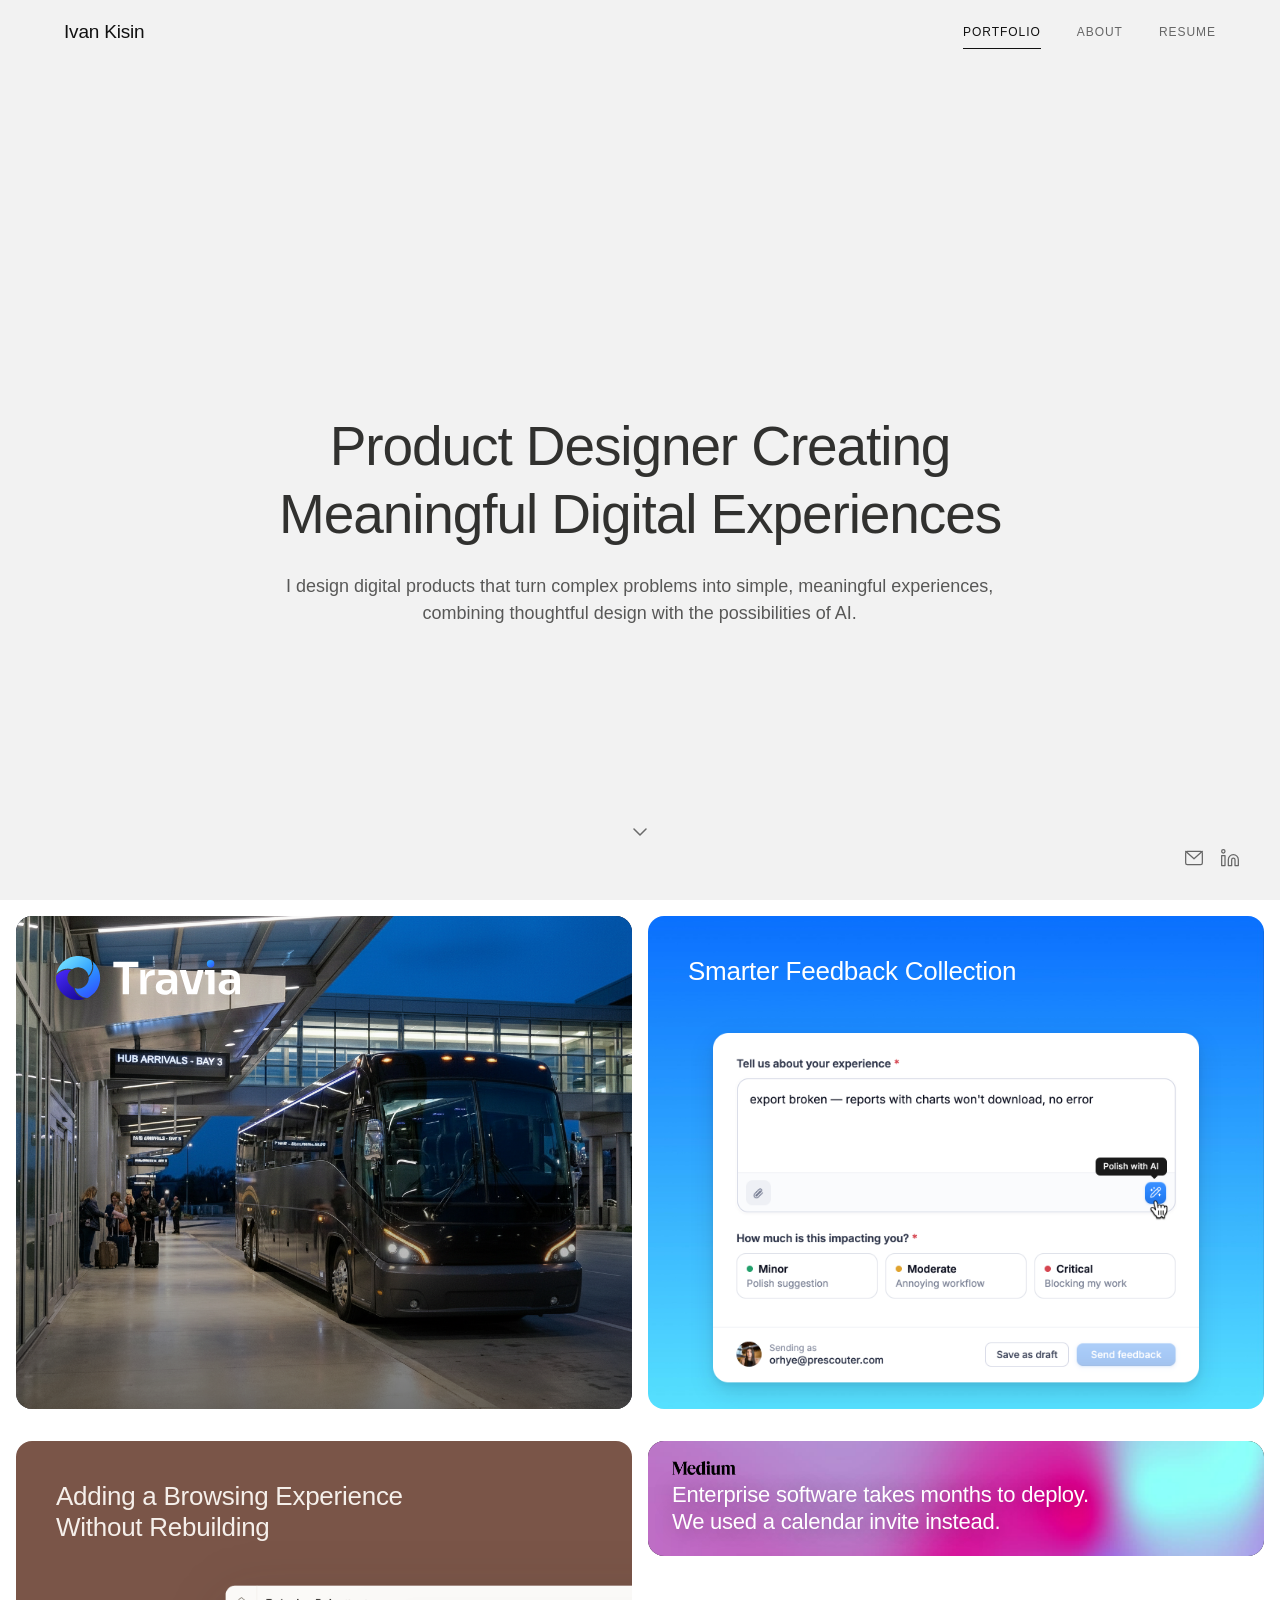
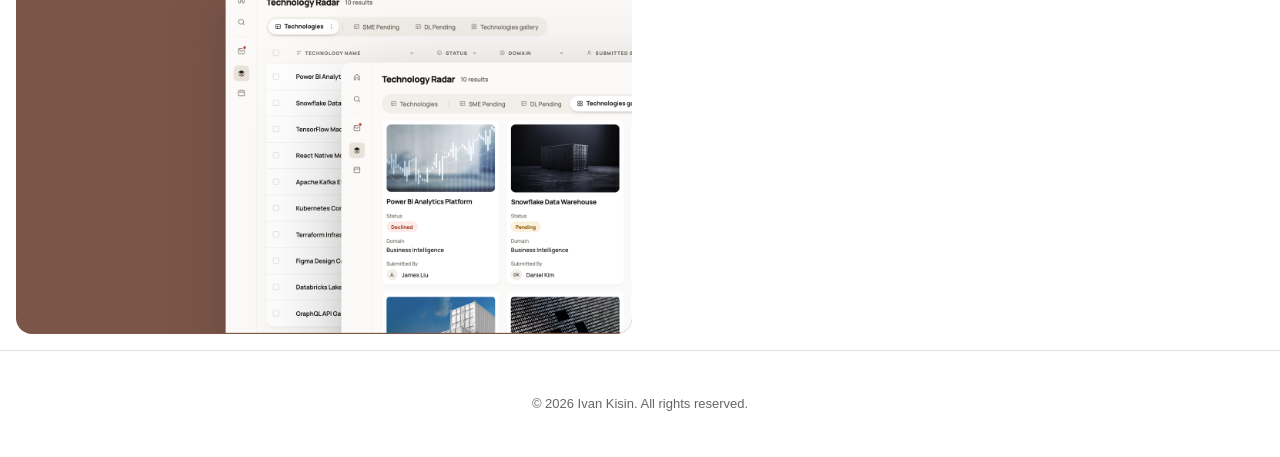
==== commit 086899e3: "Add Travia scrollytelling case study and surface on home New project3.html with a viewBox-zoom hero " ====
--- a/index.html
+++ b/index.html
@@ -115,17 +115,23 @@
 
     <div class="projects" id="projects">
       <div class="case-card-row">
+        <a href="project3.html?v=2" class="case-card case-card--travia">
+          <img src="images/travia-bus-cover.png" alt="" class="case-card-bg-image" aria-hidden="true" loading="lazy">
+          <div class="case-card-travia-inner">
+            <img src="images/travia-swirl-logo-white.svg" alt="Travia" class="case-card-travia-title" loading="lazy">
+          </div>
+        </a>
         <a href="project2.html?v=2" class="case-card case-card--feedback">
           <h2 class="case-card-title">Smarter Feedback Collection</h2>
           <img src="images/feedback-cover-v3.png" alt="Smarter Feedback Collection" class="case-card-image" loading="lazy">
         </a>
+      </div>
+
+      <div class="case-card-row">
         <a href="project1.html?v=2" class="case-card case-card--radar">
           <h2 class="case-card-title">Adding a Browsing Experience<br>Without Rebuilding</h2>
           <img src="images/tech-radar-cover-cropped.png" alt="Technology Radar — Gallery View" class="case-card-image" loading="lazy">
         </a>
-      </div>
-
-      <div class="case-card-row case-card-row--article">
         <a class="case-card case-card--article" href="https://medium.com/@ivankisin/enterprise-software-takes-months-to-deploy-we-used-a-calendar-invite-instead-aae647f931a4" target="_blank" rel="noopener noreferrer">
           <video class="case-card-bg-video" autoplay muted loop playsinline preload="metadata" poster="images/article-card-bg-poster.jpg" aria-hidden="true">
             <source src="images/article-card-bg.mp4" type="video/mp4">
--- a/styles.css
+++ b/styles.css
@@ -759,6 +759,59 @@
   outline: none;
 }
 
+.case-card--travia {
+  position: relative;
+  overflow: hidden;
+  background: #0a0f2a;
+  padding: 40px;
+  color: #ffffff;
+  display: flex;
+  align-items: flex-end;
+  justify-content: flex-start;
+}
+
+.case-card--travia .case-card-bg-image {
+  position: absolute;
+  inset: 0;
+  width: 100%;
+  height: 100%;
+  object-fit: cover;
+  z-index: 0;
+  pointer-events: none;
+}
+
+.case-card--travia::after {
+  content: '';
+  position: absolute;
+  inset: 0;
+  background: linear-gradient(180deg, rgba(0, 0, 0, 0.0) 40%, rgba(0, 0, 0, 0.55) 100%);
+  z-index: 1;
+  pointer-events: none;
+}
+
+.case-card-travia-inner {
+  position: relative;
+  z-index: 2;
+  width: 100%;
+}
+
+.case-card-travia-title {
+  display: block;
+  width: auto;
+  height: 44px;
+  max-width: 70%;
+  filter: drop-shadow(0 2px 20px rgba(0, 0, 0, 0.35));
+}
+
+@media (max-width: 720px) {
+  .case-card--travia {
+    padding: 24px;
+  }
+  .case-card-travia-title {
+    height: 32px;
+  }
+}
+
 .case-card--feedback {
   background: #1E90FF url('images/feedback-cover-bg.jpg') center/cover no-repeat;
 }
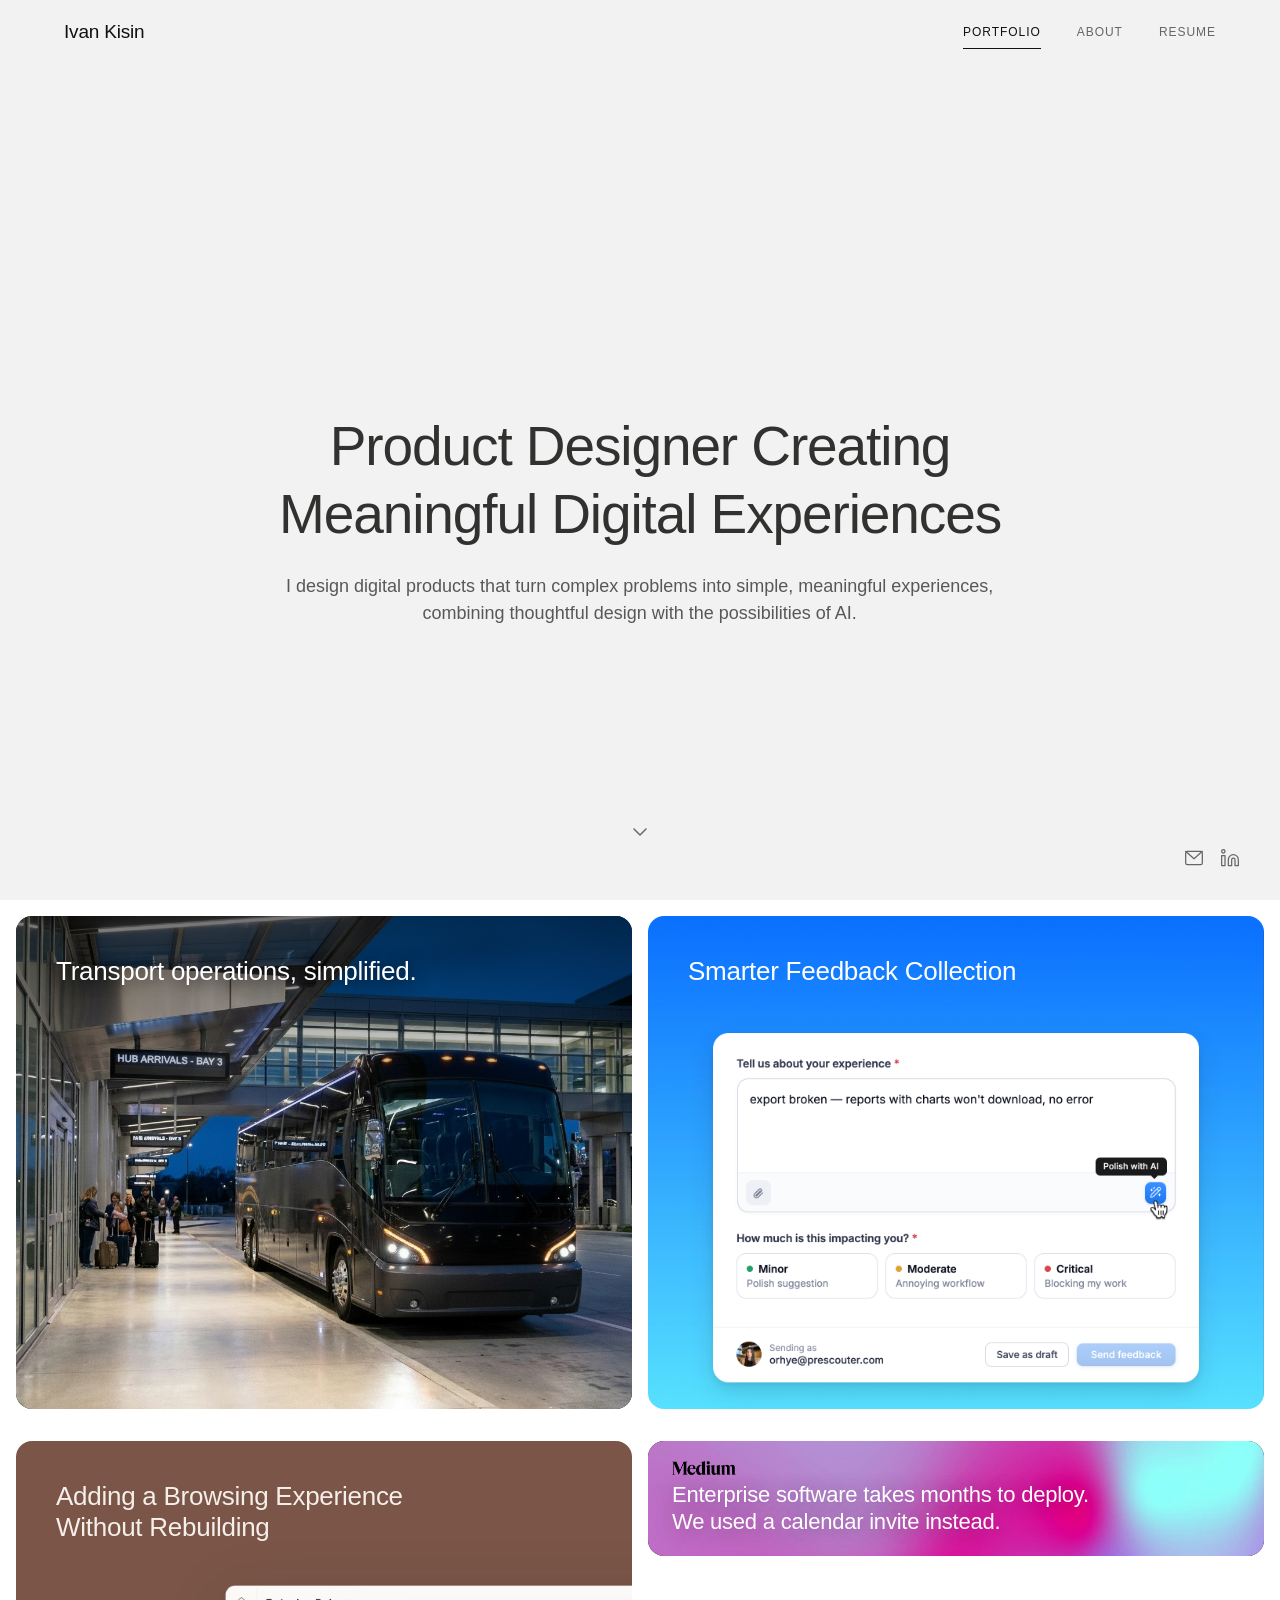
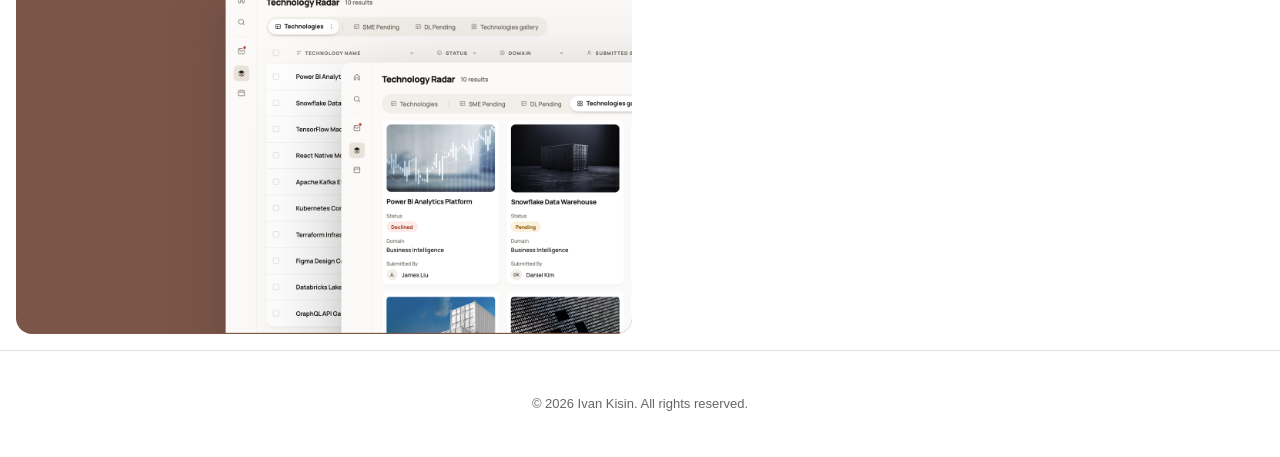
==== commit 14d83915: "Swap Travia case card to video background with tagline Replace the static bus image on the Travia ho" ====
--- a/index.html
+++ b/index.html
@@ -5,7 +5,7 @@
   <meta name="viewport" content="width=device-width, initial-scale=1.0">
   <link rel="icon" type="image/png" href="favicon.png">
   <title>Ivan Kisin — Product Designer</title>
-  <link rel="stylesheet" href="styles.css?v=62">
+  <link rel="stylesheet" href="styles.css?v=63">
   <link rel="preconnect" href="https://fonts.googleapis.com">
   <link rel="preconnect" href="https://fonts.gstatic.com" crossorigin>
   <link href="https://fonts.googleapis.com/css2?family=DM+Sans:ital,wght@0,400;0,500;0,700;1,400&family=Julius+Sans+One&family=Quattrocento:wght@400;700&display=swap" rel="stylesheet">
@@ -116,9 +116,11 @@
     <div class="projects" id="projects">
       <div class="case-card-row">
         <a href="project3.html?v=2" class="case-card case-card--travia">
-          <img src="images/travia-bus-cover.png" alt="" class="case-card-bg-image" aria-hidden="true" loading="lazy">
+          <video class="case-card-bg-video" autoplay muted loop playsinline preload="metadata" poster="images/travia-bus-cover.png" aria-hidden="true">
+            <source src="images/travia-bus-cover.mp4" type="video/mp4">
+          </video>
           <div class="case-card-travia-inner">
-            <img src="images/travia-swirl-logo-white.svg" alt="Travia" class="case-card-travia-title" loading="lazy">
+            <h2 class="case-card-travia-tagline">Transport operations, simplified.</h2>
           </div>
         </a>
         <a href="project2.html?v=2" class="case-card case-card--feedback">
--- a/styles.css
+++ b/styles.css
@@ -766,11 +766,11 @@
   padding: 40px;
   color: #ffffff;
   display: flex;
-  align-items: flex-end;
+  align-items: flex-start;
   justify-content: flex-start;
 }
 
-.case-card--travia .case-card-bg-image {
+.case-card--travia .case-card-bg-video {
   position: absolute;
   inset: 0;
   width: 100%;
@@ -784,7 +784,7 @@
   content: '';
   position: absolute;
   inset: 0;
-  background: linear-gradient(180deg, rgba(0, 0, 0, 0.0) 40%, rgba(0, 0, 0, 0.55) 100%);
+  background: linear-gradient(180deg, rgba(0, 0, 0, 0.55) 0%, rgba(0, 0, 0, 0.0) 45%);
   z-index: 1;
   pointer-events: none;
 }
@@ -795,20 +795,24 @@
   width: 100%;
 }
 
-.case-card-travia-title {
-  display: block;
-  width: auto;
-  height: 44px;
-  max-width: 70%;
-  filter: drop-shadow(0 2px 20px rgba(0, 0, 0, 0.35));
+.case-card--travia .case-card-travia-tagline {
+  font-family: var(--font-heading);
+  font-size: 26px;
+  font-weight: 500;
+  letter-spacing: -0.01em;
+  line-height: 1.2;
+  margin: 0;
+  color: #ffffff;
+  max-width: 85%;
+  text-shadow: 0 2px 16px rgba(0, 0, 0, 0.7);
 }
 
 @media (max-width: 720px) {
   .case-card--travia {
     padding: 24px;
   }
-  .case-card-travia-title {
-    height: 32px;
+  .case-card-travia-tagline {
+    font-size: 20px;
   }
 }
 
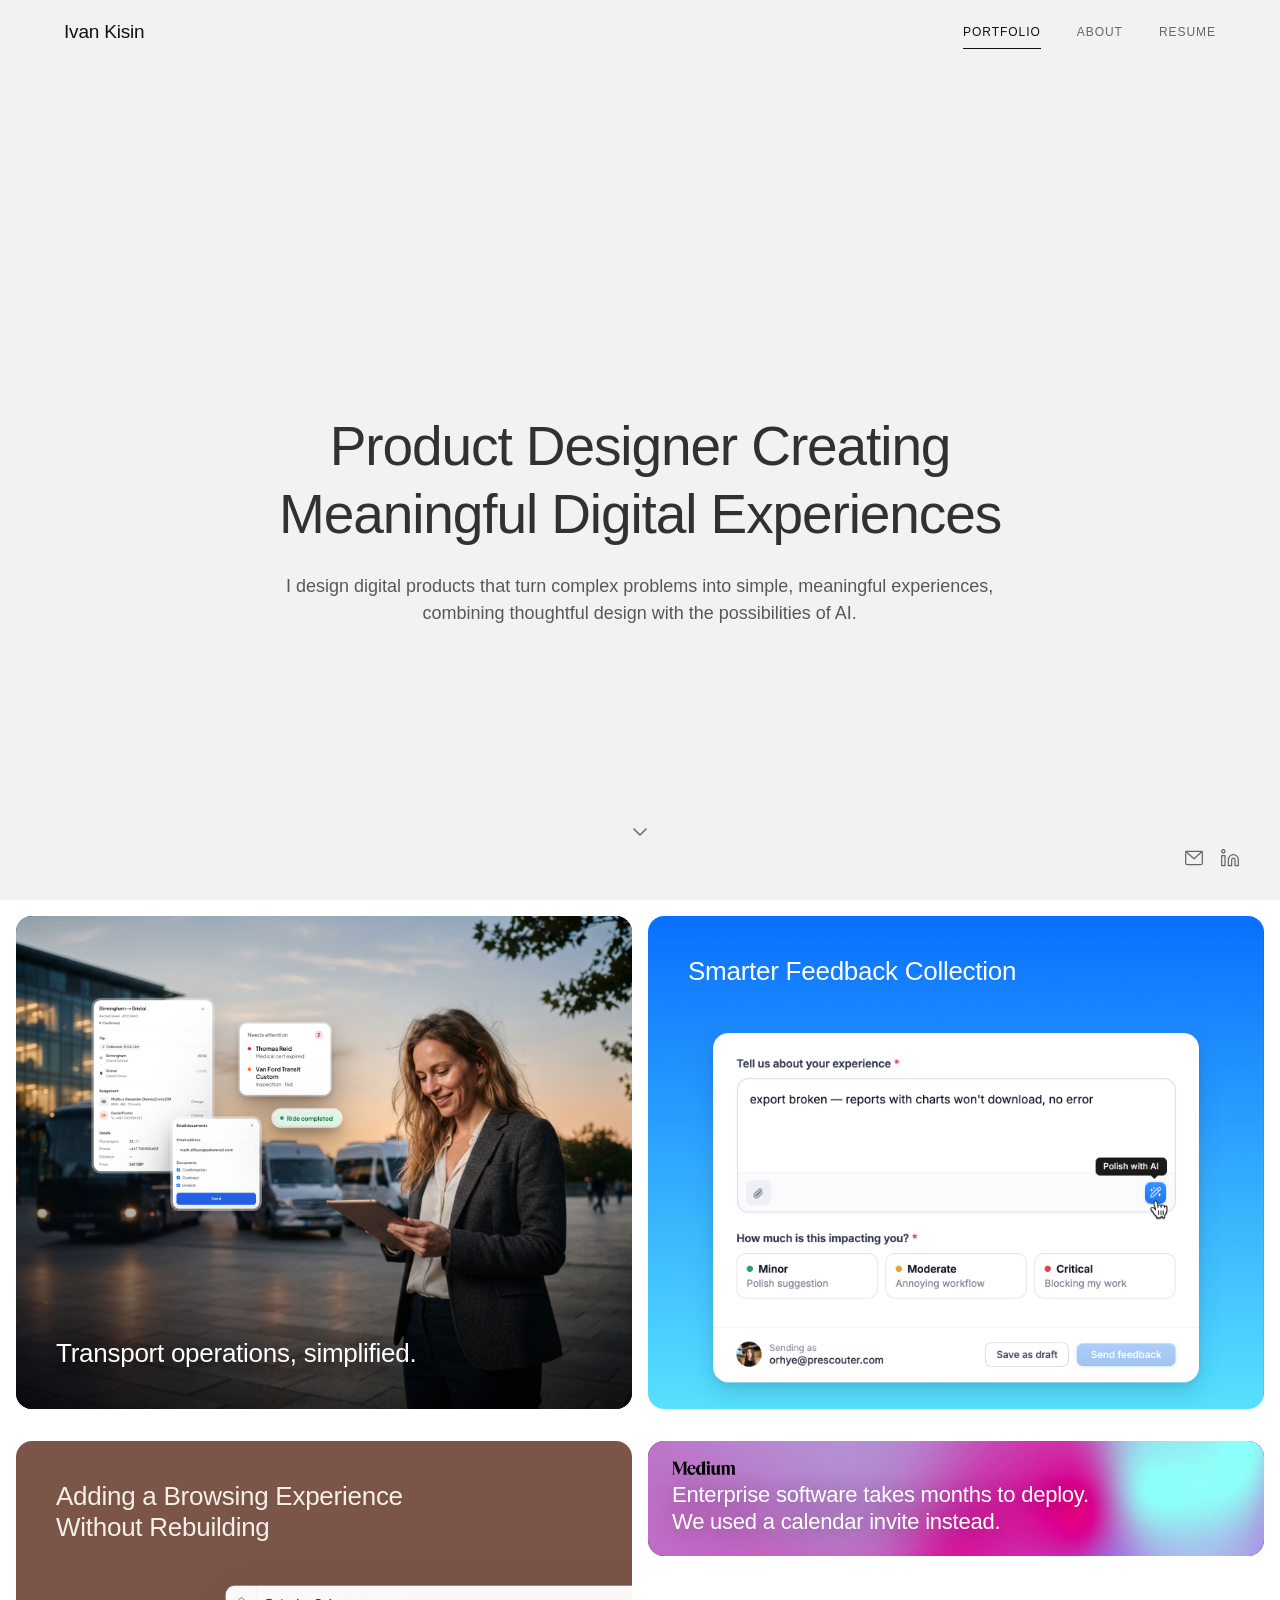
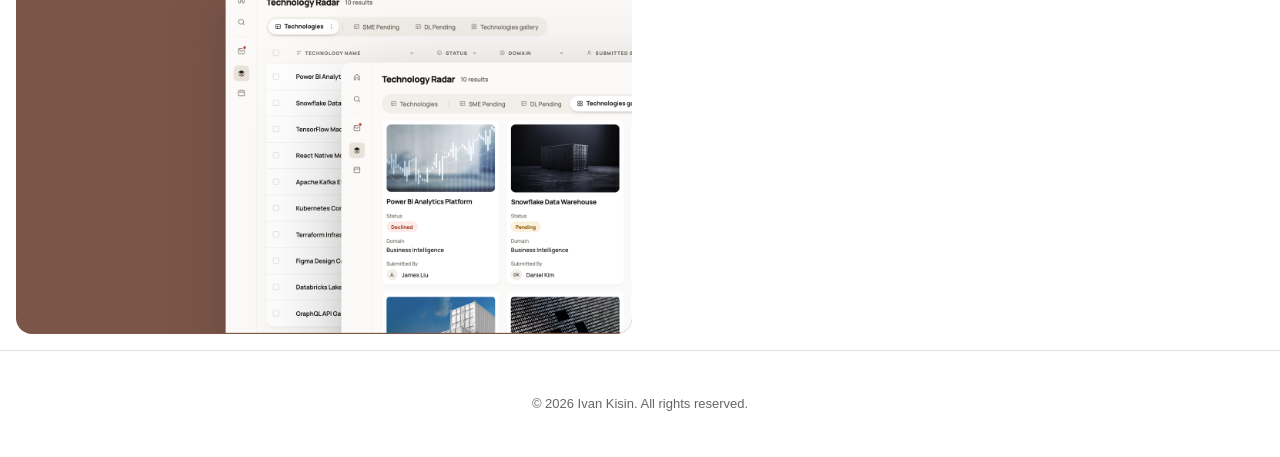
==== commit 9d7918bc: "Use photo hero as Travia case card cover Replace the drone-logo video with a photo-hero shot (dispat" ====
--- a/index.html
+++ b/index.html
@@ -5,7 +5,7 @@
   <meta name="viewport" content="width=device-width, initial-scale=1.0">
   <link rel="icon" type="image/png" href="favicon.png">
   <title>Ivan Kisin — Product Designer</title>
-  <link rel="stylesheet" href="styles.css?v=63">
+  <link rel="stylesheet" href="styles.css?v=67">
   <link rel="preconnect" href="https://fonts.googleapis.com">
   <link rel="preconnect" href="https://fonts.gstatic.com" crossorigin>
   <link href="https://fonts.googleapis.com/css2?family=DM+Sans:ital,wght@0,400;0,500;0,700;1,400&family=Julius+Sans+One&family=Quattrocento:wght@400;700&display=swap" rel="stylesheet">
@@ -116,9 +116,7 @@
     <div class="projects" id="projects">
       <div class="case-card-row">
         <a href="project3.html?v=2" class="case-card case-card--travia">
-          <video class="case-card-bg-video" autoplay muted loop playsinline preload="metadata" poster="images/travia-bus-cover.png" aria-hidden="true">
-            <source src="images/travia-bus-cover.mp4" type="video/mp4">
-          </video>
+          <img src="images/travia-bus-cover.jpg" alt="" class="case-card-bg-image" aria-hidden="true" loading="lazy">
           <div class="case-card-travia-inner">
             <h2 class="case-card-travia-tagline">Transport operations, simplified.</h2>
           </div>
--- a/styles.css
+++ b/styles.css
@@ -766,11 +766,12 @@
   padding: 40px;
   color: #ffffff;
   display: flex;
+  flex-direction: column;
   align-items: flex-start;
-  justify-content: flex-start;
-}
-
-.case-card--travia .case-card-bg-video {
+  justify-content: flex-end;
+}
+
+.case-card--travia .case-card-bg-image {
   position: absolute;
   inset: 0;
   width: 100%;
@@ -784,7 +785,7 @@
   content: '';
   position: absolute;
   inset: 0;
-  background: linear-gradient(180deg, rgba(0, 0, 0, 0.55) 0%, rgba(0, 0, 0, 0.0) 45%);
+  background: linear-gradient(180deg, rgba(0, 0, 0, 0.0) 55%, rgba(0, 0, 0, 0.6) 100%);
   z-index: 1;
   pointer-events: none;
 }
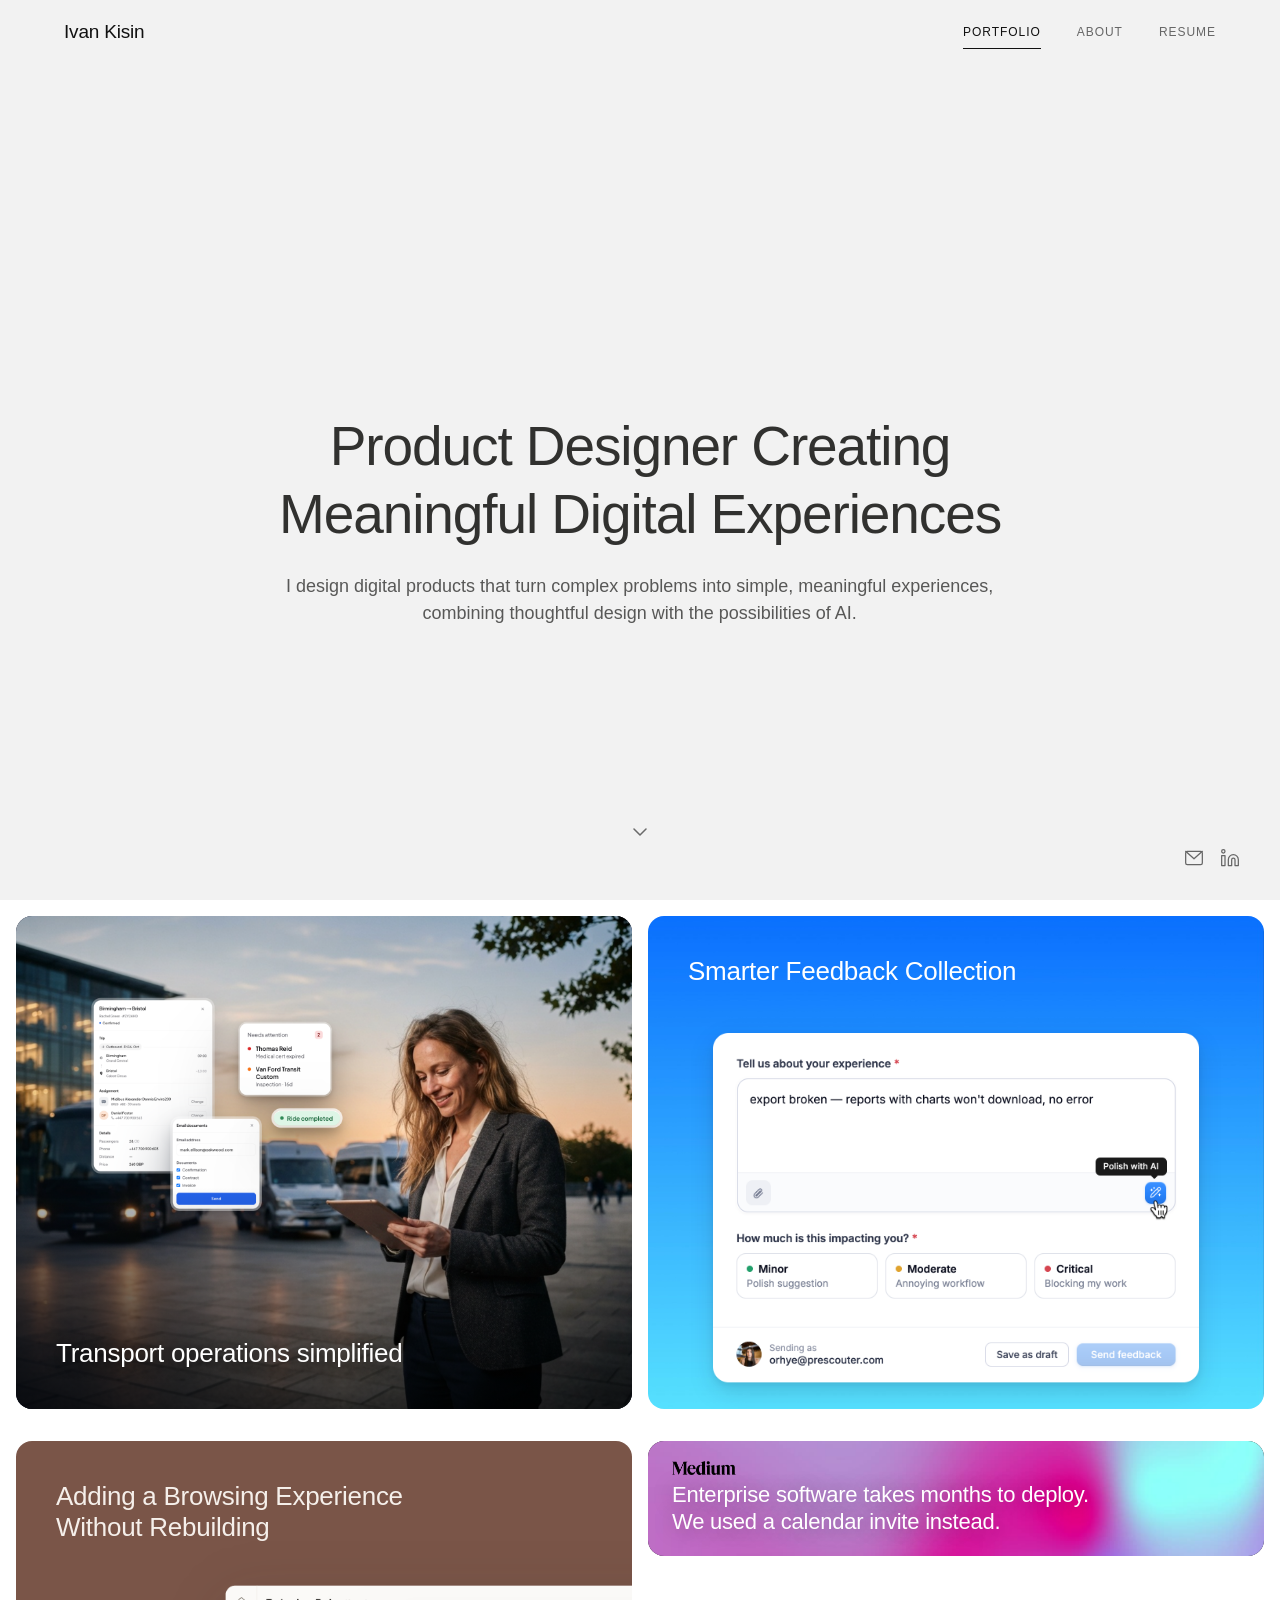
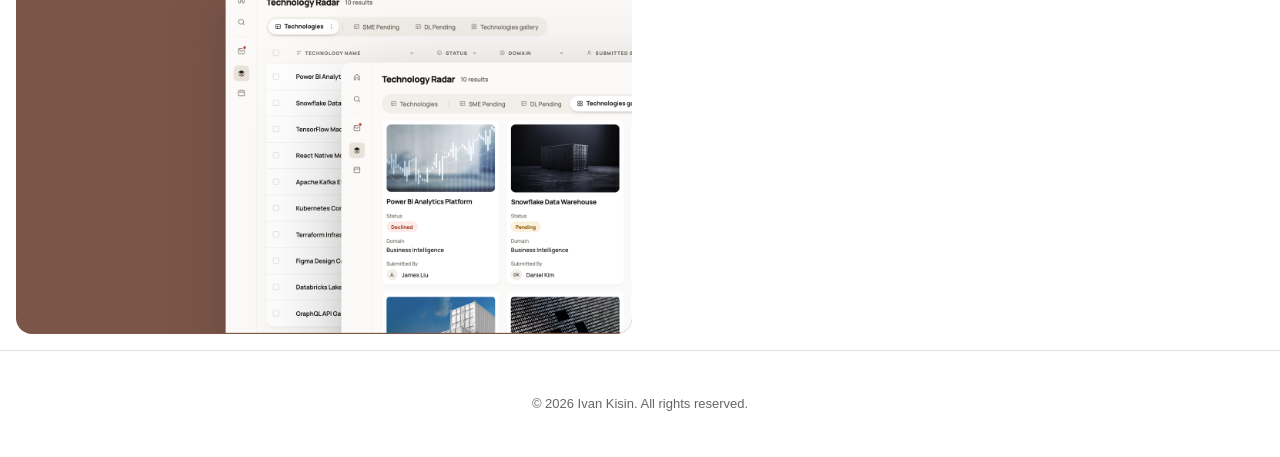
==== commit 98401253: "Tighten Travia card tagline copy Drop the comma and trailing period from "Transport operations, simp" ====
--- a/index.html
+++ b/index.html
@@ -118,7 +118,7 @@
         <a href="project3.html?v=2" class="case-card case-card--travia">
           <img src="images/travia-bus-cover.jpg" alt="" class="case-card-bg-image" aria-hidden="true" loading="lazy">
           <div class="case-card-travia-inner">
-            <h2 class="case-card-travia-tagline">Transport operations, simplified.</h2>
+            <h2 class="case-card-travia-tagline">Transport operations simplified</h2>
           </div>
         </a>
         <a href="project2.html?v=2" class="case-card case-card--feedback">
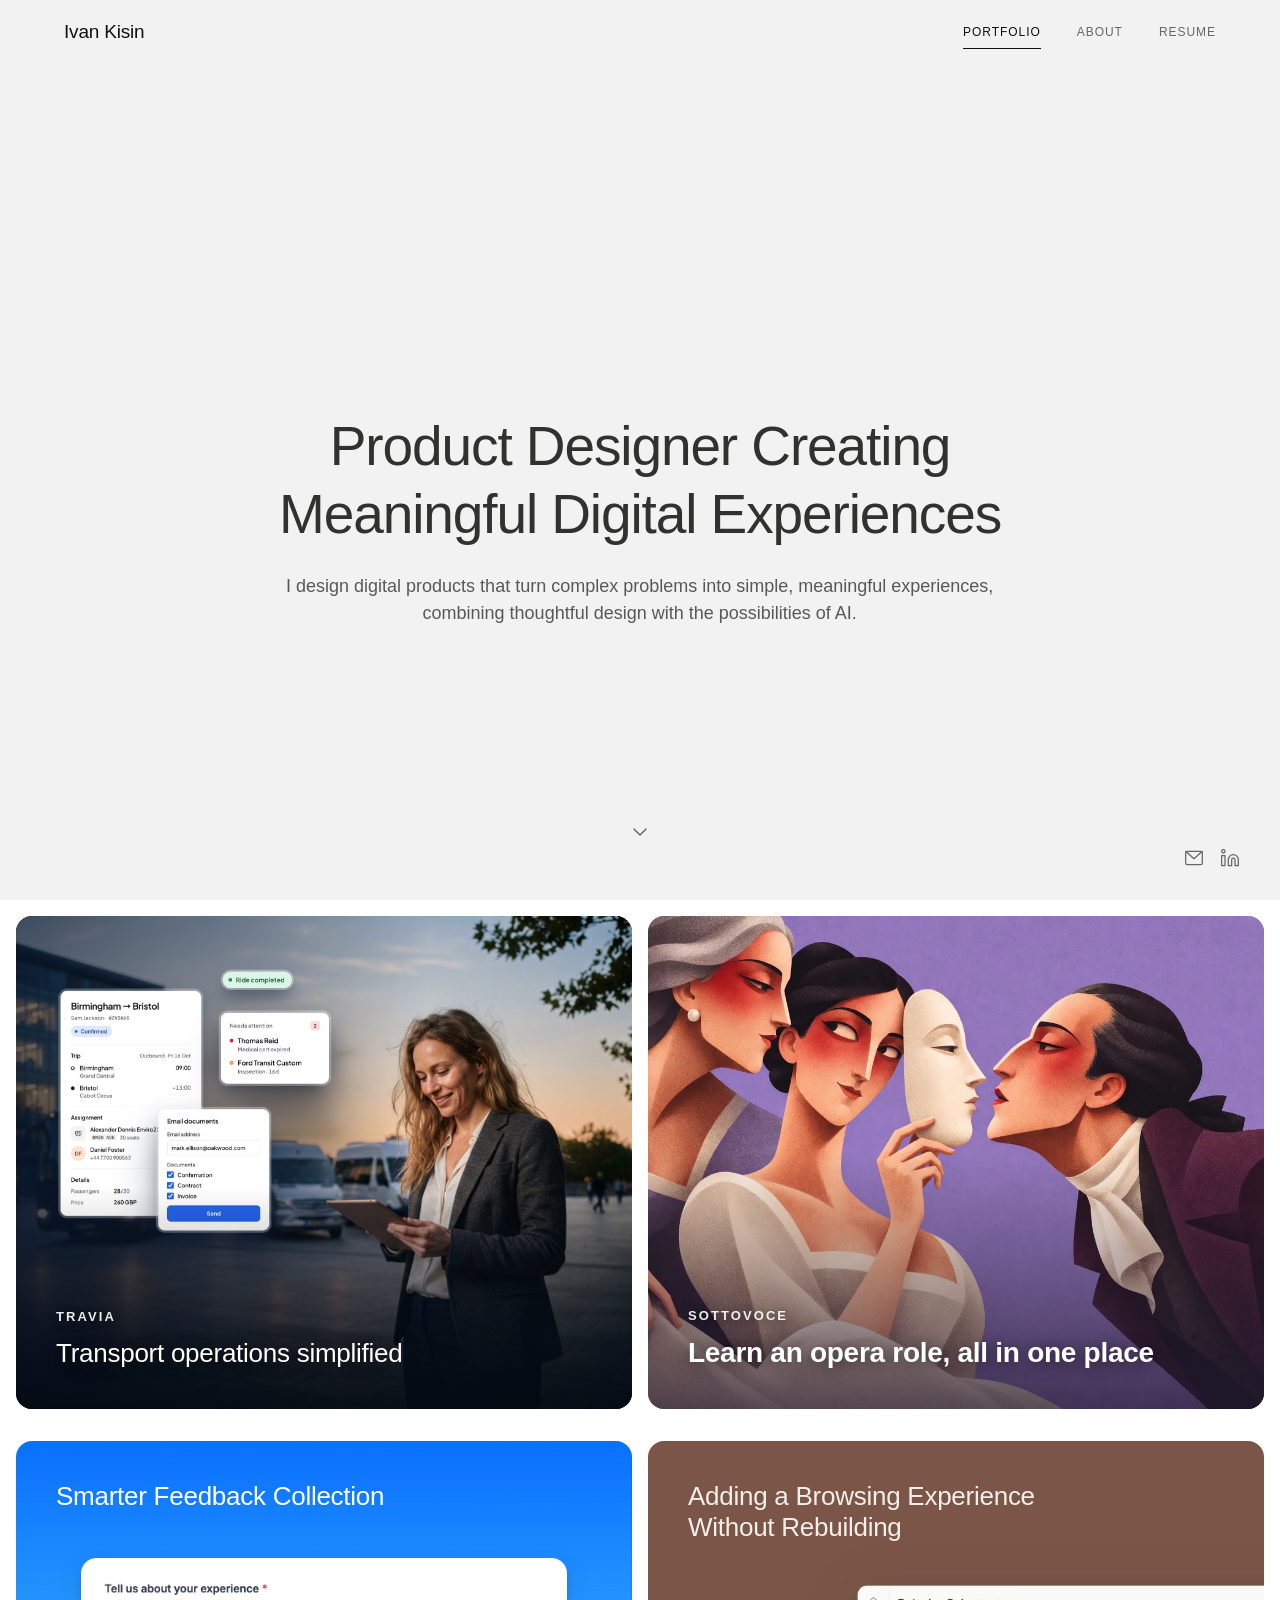
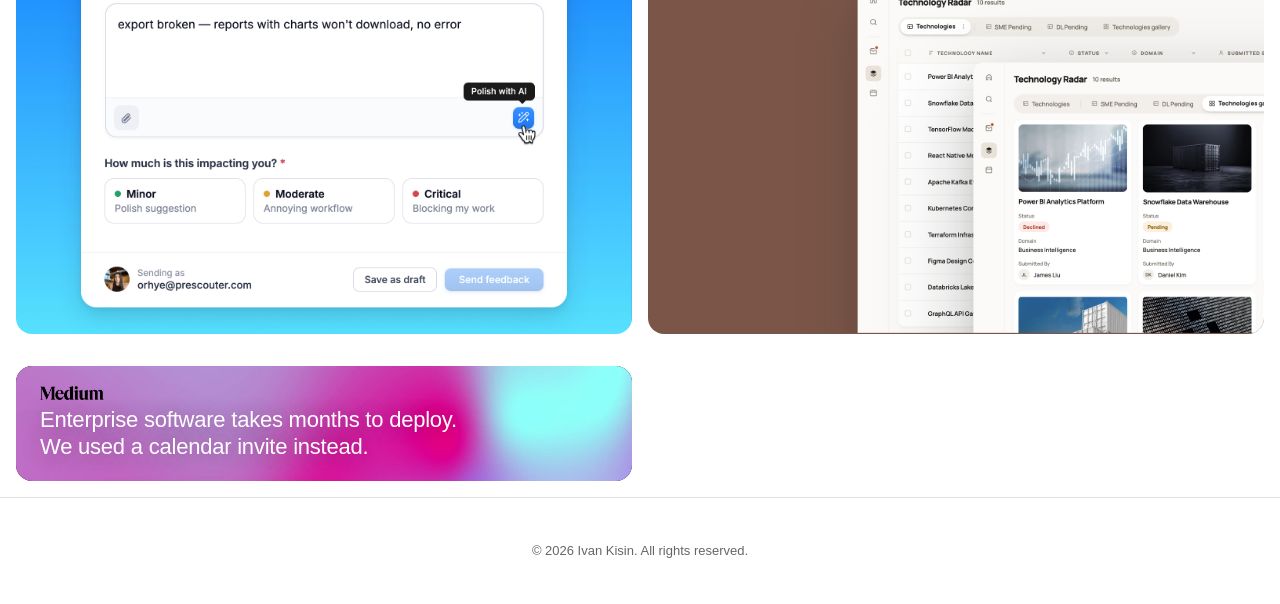
==== commit 7245c483: "Sync site content to match ivankisin.tech Bring the ivankisin.com site up to date with the latest po" ====
--- a/index.html
+++ b/index.html
@@ -8,7 +8,7 @@
   <link rel="stylesheet" href="styles.css?v=67">
   <link rel="preconnect" href="https://fonts.googleapis.com">
   <link rel="preconnect" href="https://fonts.gstatic.com" crossorigin>
-  <link href="https://fonts.googleapis.com/css2?family=DM+Sans:ital,wght@0,400;0,500;0,700;1,400&family=Julius+Sans+One&family=Quattrocento:wght@400;700&display=swap" rel="stylesheet">
+  <link href="https://fonts.googleapis.com/css2?family=DM+Sans:ital,wght@0,400;0,500;0,700;1,400&family=Julius+Sans+One&family=Playfair+Display:wght@500;600;700&family=Quattrocento:wght@400;700&display=swap" rel="stylesheet">
   <link href="https://api.fontshare.com/v2/css?f[]=satoshi@400,450,500,700&display=swap" rel="stylesheet">
 </head>
 <body class="is-loading intro-playing">
@@ -116,22 +116,33 @@
     <div class="projects" id="projects">
       <div class="case-card-row">
         <a href="project3.html?v=2" class="case-card case-card--travia">
-          <img src="images/travia-bus-cover.jpg" alt="" class="case-card-bg-image" aria-hidden="true" loading="lazy">
+          <img src="images/travia-cover.jpg" alt="" class="case-card-bg-image" aria-hidden="true" loading="lazy">
           <div class="case-card-travia-inner">
+            <p class="case-card-travia-eyebrow">Travia</p>
             <h2 class="case-card-travia-tagline">Transport operations simplified</h2>
           </div>
         </a>
+        <a href="project4.html?v=2" class="case-card case-card--sottovoce">
+          <img src="images/sottovoce/art-figaro.webp" alt="" class="case-card-bg-image" aria-hidden="true" loading="lazy">
+          <div class="case-card-sottovoce-inner">
+            <p class="case-card-sottovoce-eyebrow">Sottovoce</p>
+            <h2 class="case-card-sottovoce-tagline">Learn an opera role, all in one place</h2>
+          </div>
+        </a>
+      </div>
+
+      <div class="case-card-row">
         <a href="project2.html?v=2" class="case-card case-card--feedback">
           <h2 class="case-card-title">Smarter Feedback Collection</h2>
           <img src="images/feedback-cover-v3.png" alt="Smarter Feedback Collection" class="case-card-image" loading="lazy">
         </a>
-      </div>
-
-      <div class="case-card-row">
         <a href="project1.html?v=2" class="case-card case-card--radar">
           <h2 class="case-card-title">Adding a Browsing Experience<br>Without Rebuilding</h2>
           <img src="images/tech-radar-cover-cropped.png" alt="Technology Radar — Gallery View" class="case-card-image" loading="lazy">
         </a>
+      </div>
+
+      <div class="case-card-row">
         <a class="case-card case-card--article" href="https://medium.com/@ivankisin/enterprise-software-takes-months-to-deploy-we-used-a-calendar-invite-instead-aae647f931a4" target="_blank" rel="noopener noreferrer">
           <video class="case-card-bg-video" autoplay muted loop playsinline preload="metadata" poster="images/article-card-bg-poster.jpg" aria-hidden="true">
             <source src="images/article-card-bg.mp4" type="video/mp4">
@@ -150,6 +161,8 @@
   </footer>
 
   <script src="script.js?v=8"></script>
-  <script defer src="https://static.cloudflareinsights.com/beacon.min.js" data-cf-beacon='{"token": "cbe772e88ba64865afaca1040e19dfc7"}'></script>
+  <!-- Cloudflare Web Analytics (per-device opt-out: visit ?notrack=1 to exclude this browser) -->
+  <script>(function(){try{var p=new URLSearchParams(location.search);if(p.has('notrack')){p.get('notrack')==='0'?localStorage.removeItem('cf-notrack'):localStorage.setItem('cf-notrack','1');}if(localStorage.getItem('cf-notrack')==='1')return;}catch(e){}var s=document.createElement('script');s.defer=true;s.src='https://static.cloudflareinsights.com/beacon.min.js';s.setAttribute('data-cf-beacon','{"token": "cbe772e88ba64865afaca1040e19dfc7"}');document.head.appendChild(s);})();</script>
+  <!-- End Cloudflare Web Analytics -->
 </body>
 </html>
--- a/styles.css
+++ b/styles.css
@@ -796,6 +796,17 @@
   width: 100%;
 }
 
+.case-card--travia .case-card-travia-eyebrow {
+  font-family: var(--font-body, 'DM Sans', sans-serif);
+  font-size: 13px;
+  font-weight: 600;
+  letter-spacing: 0.16em;
+  text-transform: uppercase;
+  margin: 0 0 8px;
+  color: rgba(255, 255, 255, 0.92);
+  text-shadow: 0 2px 10px rgba(0, 0, 0, 0.55);
+}
+
 .case-card--travia .case-card-travia-tagline {
   font-family: var(--font-heading);
   font-size: 26px;
@@ -815,6 +826,72 @@
   .case-card-travia-tagline {
     font-size: 20px;
   }
+}
+
+.case-card--sottovoce {
+  position: relative;
+  overflow: hidden;
+  background: #8E7CC3;
+  padding: 40px;
+  color: #ffffff;
+  display: flex;
+  flex-direction: column;
+  align-items: flex-start;
+  justify-content: flex-end;
+}
+
+.case-card--sottovoce .case-card-bg-image {
+  position: absolute;
+  inset: 0;
+  width: 100%;
+  height: 100%;
+  object-fit: cover;
+  object-position: center top;
+  z-index: 0;
+  pointer-events: none;
+}
+
+.case-card--sottovoce::after {
+  content: '';
+  position: absolute;
+  inset: 0;
+  background: linear-gradient(180deg, rgba(31, 24, 46, 0.0) 48%, rgba(31, 24, 46, 0.72) 100%);
+  z-index: 1;
+  pointer-events: none;
+}
+
+.case-card-sottovoce-inner {
+  position: relative;
+  z-index: 2;
+  width: 100%;
+}
+
+.case-card--sottovoce .case-card-sottovoce-eyebrow {
+  font-family: var(--font-body, 'DM Sans', sans-serif);
+  font-size: 13px;
+  font-weight: 600;
+  letter-spacing: 0.16em;
+  text-transform: uppercase;
+  margin: 0 0 8px;
+  color: rgba(255, 255, 255, 0.92);
+  text-shadow: 0 2px 10px rgba(0, 0, 0, 0.55);
+}
+
+.case-card--sottovoce .case-card-sottovoce-tagline {
+  font-family: var(--font-heading);
+  font-size: 28px;
+  font-weight: 600;
+  letter-spacing: -0.01em;
+  line-height: 1.15;
+  margin: 0;
+  color: #ffffff;
+  max-width: 88%;
+  text-shadow: 0 2px 16px rgba(0, 0, 0, 0.6);
+}
+
+@media (max-width: 720px) {
+  .case-card--sottovoce { padding: 24px; }
+  .case-card--sottovoce .case-card-sottovoce-tagline { font-size: 21px; }
 }
 
 .case-card--feedback {
